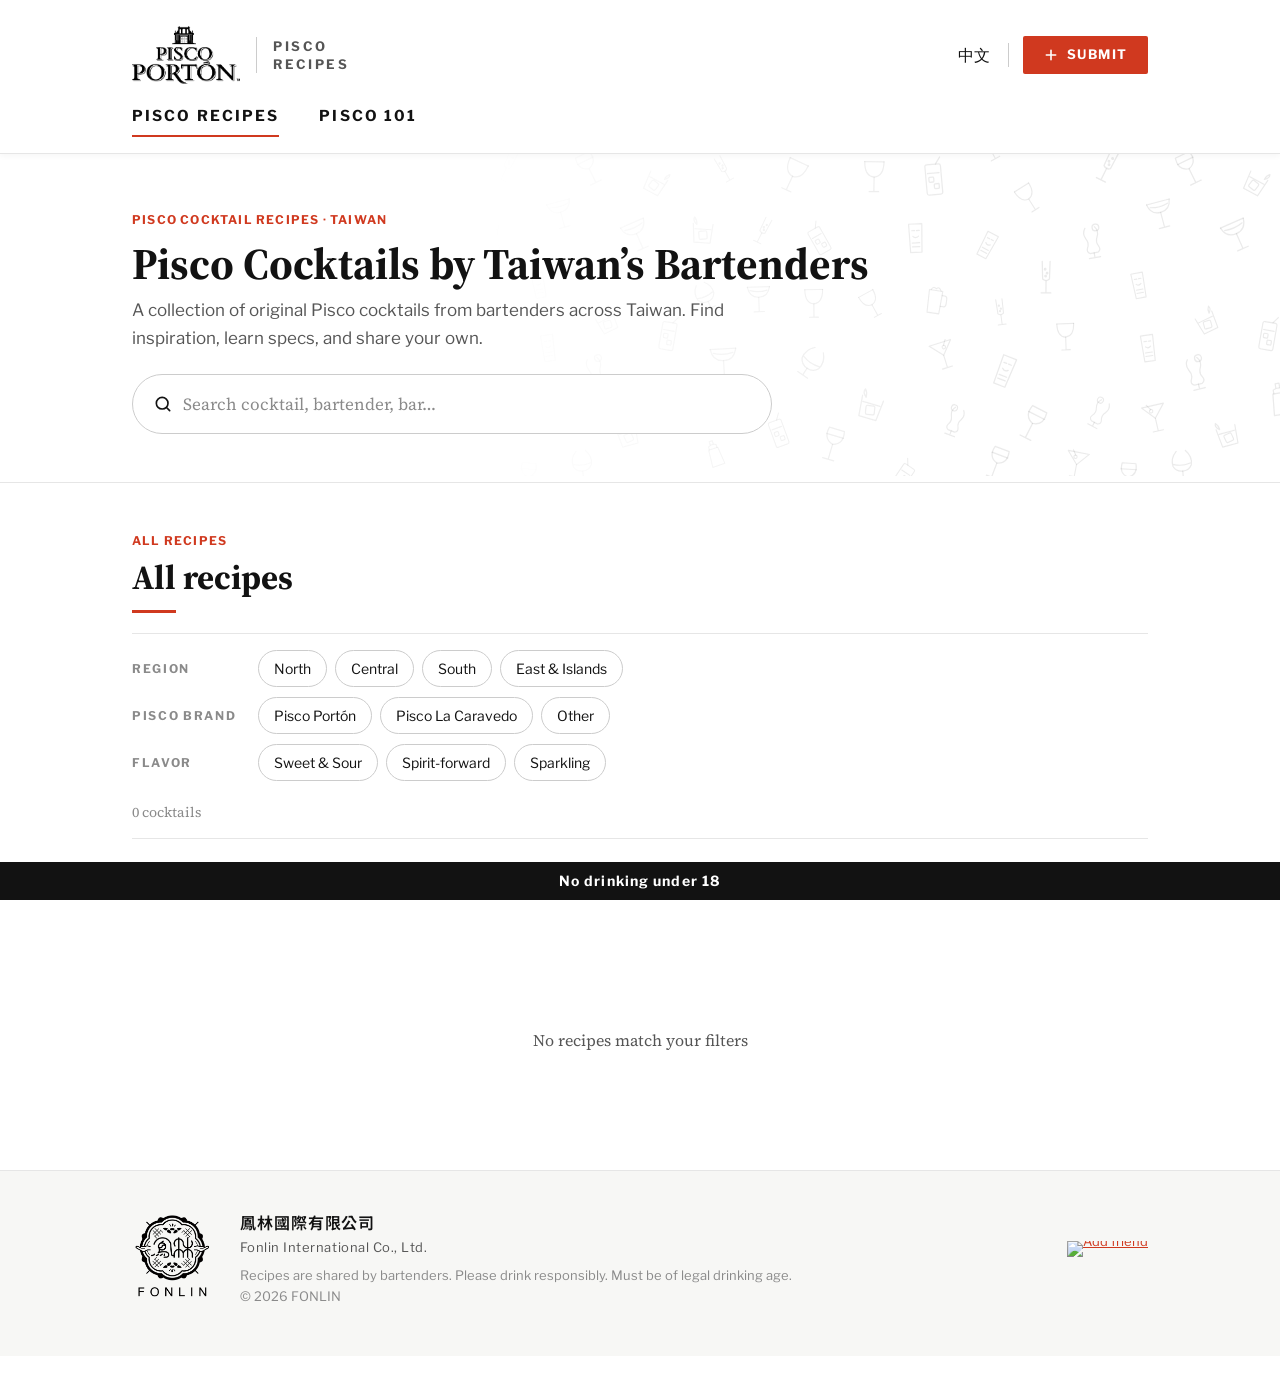
==== index.html @ ad119a66 "La Caravedo logo 改成透明背景，移除白底 Co-Authored-By: Claude Opus 5.5 <noreply@anthropic.com>" ====
<!doctype html>
<html lang="zh-Hant">
<head>
  <meta charset="utf-8">
  <meta name="viewport" content="width=device-width, initial-scale=1, viewport-fit=cover">
  <title>Pisco 酒譜 | Pisco Cocktail Recipes Taiwan</title>
  <meta name="description" content="收集全台灣調酒師的 Pisco 調酒酒譜，依地區、Pisco 種類、風味分類，並提供 Pisco 知識。">
  <meta name="theme-color" content="#ffffff">
  <meta property="og:title" content="Pisco 酒譜 | Pisco Cocktail Recipes Taiwan">
  <meta property="og:description" content="全台灣調酒師的 Pisco 調酒酒譜分享平台">
  <link rel="icon" type="image/png" href="assets/img/porton-logo.png">
  <link rel="preconnect" href="https://fonts.googleapis.com">
  <link rel="preconnect" href="https://fonts.gstatic.com" crossorigin>
  <link href="https://fonts.googleapis.com/css2?family=Libre+Franklin:wght@400;500;600;700&family=Source+Serif+4:opsz,wght@8..60,600;8..60,700&family=Noto+Sans+TC:wght@300;400;500;700&display=swap" rel="stylesheet">
  <link rel="stylesheet" href="assets/css/style.css?v=90">
</head>
<body>
  <div class="demo-bar" id="demoBar" hidden data-i18n="demoBar"></div>

  <header class="site-header">
    <div class="container header-top">
      <a class="brand" href="index.html">
        <img class="logo" src="assets/img/porton-logo.png" alt="Pisco Portón">
        <span class="brand-text">Pisco<br>Recipes</span>
      </a>
      <div class="header-actions">
        <button type="button" class="lang-toggle" id="langToggle">EN</button>
        <span class="header-sep"></span>
        <button type="button" class="btn btn-primary" id="openSubmit">
          <svg viewBox="0 0 24 24" fill="none" stroke="currentColor" stroke-width="2.4" stroke-linecap="round"><path d="M12 5v14M5 12h14"/></svg>
          <span data-i18n="submit">投稿酒譜</span>
        </button>
      </div>
    </div>
    <nav class="container main-nav">
      <a href="index.html" class="active" data-i18n="navRecipes">Pisco 酒譜</a>
      <a href="learn.html" data-i18n="navLearn">Pisco 學堂</a>
    </nav>
  </header>

  <section class="intro block-navy">
    <div class="container">
    <p class="eyebrow">Pisco Cocktail Recipes · Taiwan</p>
    <h1 data-i18n="heroTitle">台灣調酒師的 Pisco 酒譜</h1>
    <p class="sub" data-i18n="heroSub"></p>
    <label class="search search-top">
      <svg viewBox="0 0 24 24" fill="none" stroke="currentColor" stroke-width="2" stroke-linecap="round"><circle cx="11" cy="11" r="7"/><path d="m20 20-3.5-3.5"/></svg>
      <input id="search" type="search" enterkeyhint="search" data-i18n-ph="searchPh" autocomplete="off">
    </label>
    </div>
  </section>

  <section class="featured block-ice" id="featured" hidden>
    <div class="container">
      <p class="kicker list-head" data-i18n="featuredLatest">最新酒譜</p>
      <div class="featured-list" id="featuredList"></div>
    </div>
  </section>

  <main class="recipes container" id="allRecipes">
    <div class="section-head">
      <div>
        <p class="kicker">All Recipes</p>
        <h2 data-i18n="allRecipes">所有酒譜</h2>
      </div>
    </div>

    <section class="filters" aria-label="filters">
      <div class="filter-group">
        <span class="filter-label" data-i18n="fRegion">地區</span>
        <div class="chips" id="chips-region"></div>
      </div>
      <div class="filter-group">
        <span class="filter-label" data-i18n="fBrand">Pisco 品牌</span>
        <div class="chips" id="chips-brand"></div>
      </div>
      <div class="filter-group">
        <span class="filter-label" data-i18n="fFlavor">風味</span>
        <div class="chips" id="chips-flavor"></div>
      </div>
      <div class="filter-meta">
        <span class="result-count" id="resultCount"></span>
        <button type="button" class="link-btn" id="clearFilters" data-i18n="clear" hidden>清除篩選</button>
      </div>
    </section>

    <div class="grid" id="grid"></div>
    <div class="empty" id="empty" hidden><p></p></div>
  </main>

  <footer class="site-footer">
    <div class="container footer-inner">
      <img class="footer-logo" src="assets/img/fonlin-logo.png" alt="FONLIN 鳳林國際">
      <div class="footer-info">
        <p class="footer-company">鳳林國際有限公司</p>
        <p class="footer-company-en">Fonlin International Co., Ltd.</p>
        <p class="footer-note" data-i18n="footer"></p>
        <p class="footer-copy">© <span class="footer-year">2026</span> FONLIN</p>
      </div>
      <a class="footer-line" href="https://lin.ee/viC9kTW" target="_blank" rel="noopener">
        <img class="lang-zh" src="https://scdn.line-apps.com/n/line_add_friends/btn/zh-Hant.png" alt="加入好友" height="36">
        <img class="lang-en" src="https://scdn.line-apps.com/n/line_add_friends/btn/en.png" alt="Add friend" height="36">
      </a>
    </div>
  </footer>

  <!-- 酒譜跳出視窗 -->
  <dialog id="recipeModal" aria-labelledby="recipeTitle">
    <div class="modal-panel recipe-panel">
      <button type="button" class="modal-close" data-close aria-label="close">
        <svg viewBox="0 0 24 24" fill="none" stroke="currentColor" stroke-width="2" stroke-linecap="round"><path d="M18 6 6 18M6 6l12 12"/></svg>
      </button>
      <div class="recipe-media"></div>
      <div class="recipe-content"></div>
    </div>
  </dialog>

  <!-- 投稿表單 -->
  <dialog id="submitModal" aria-labelledby="submitTitle">
    <div class="modal-panel submit-panel">
      <button type="button" class="modal-close" data-close aria-label="close">
        <svg viewBox="0 0 24 24" fill="none" stroke="currentColor" stroke-width="2" stroke-linecap="round"><path d="M18 6 6 18M6 6l12 12"/></svg>
      </button>
      <div class="submit-head">
        <h2 id="submitTitle" data-i18n="sTitle">投稿你的 Pisco 酒譜</h2>
        <p data-i18n="sSub"></p>
      </div>

      <div class="submit-body">
        <form id="submitForm" novalidate>
          <div class="form-section-title" data-i18n="secPhoto">調酒照片</div>
          <div class="field full">
            <div class="photo-drop" id="photoDrop">
              <input type="file" id="photoInput" accept="image/*" aria-label="photo">
              <div class="photo-empty">
                <svg viewBox="0 0 24 24" fill="none" stroke="currentColor" stroke-width="1.8" stroke-linecap="round" stroke-linejoin="round"><path d="M23 19a2 2 0 0 1-2 2H3a2 2 0 0 1-2-2V8a2 2 0 0 1 2-2h4l2-3h6l2 3h4a2 2 0 0 1 2 2z"/><circle cx="12" cy="13" r="4"/></svg>
                <div data-i18n="photoHint">點這裡選擇照片</div>
                <div class="hint" data-i18n="photoNote"></div>
              </div>
              <div class="photo-preview"></div>
            </div>
            <span class="err" data-i18n="errPhoto"></span>
          </div>

          <div class="form-section-title" data-i18n="secBasic">調酒資訊</div>
          <div class="form-grid">
            <div class="field full">
              <label for="f-name"><span data-i18n="cocktailName">調酒名稱</span><span class="req">*</span></label>
              <input class="input" id="f-name" name="name" maxlength="60" data-i18n-ph="cocktailNamePh">
              <span class="hint" data-i18n="nameHint">請勿使用攻擊性及歧視性字眼。</span>
              <span class="err" data-i18n="errRequired"></span>
            </div>
            <div class="field">
              <label for="f-brand"><span data-i18n="brandLabel">Pisco 品牌</span><span class="req">*</span></label>
              <select class="select" id="f-brand" name="brand"></select>
              <span class="err" data-i18n="errRequired"></span>
            </div>
            <div class="field">
              <label for="f-type"><span data-i18n="typeLabel">Pisco 種類</span><span class="req">*</span></label>
              <select class="select" id="f-type" name="piscoType"></select>
              <span class="type-lock" id="typeLockHint" hidden></span>
              <span class="err" data-i18n="errRequired"></span>
            </div>
            <div class="field full" id="brandOtherField" hidden>
              <input class="input" name="brandOther" maxlength="60" data-i18n-ph="brandOtherPh" aria-label="brand">
              <span class="err" data-i18n="errRequired"></span>
            </div>
            <div class="field full">
              <span class="label"><span data-i18n="grapeLabel">葡萄品種</span><span class="req">*</span></span>
              <div class="check-group" id="checks-grape"></div>
              <span class="err" data-i18n="errPick"></span>
            </div>
            <div class="field full">
              <span class="label"><span data-i18n="flavorLabel">風味</span><span class="req">*</span></span>
              <div class="check-group" id="checks-flavor"></div>
              <span class="err" data-i18n="errPick"></span>
            </div>
          </div>

          <div class="form-section-title" data-i18n="secRecipe">酒譜</div>
          <div class="form-grid">
            <div class="field full">
              <span class="label"><span data-i18n="ingLabel">材料與份量</span><span class="req">*</span></span>
              <div class="ing-rows" id="ingRows"></div>
              <button type="button" class="btn btn-ghost add-row" id="addIng" data-i18n="addIng">＋ 新增一項材料</button>
              <span class="err" data-i18n="errIng"></span>
            </div>
            <div class="field full">
              <label for="f-method"><span data-i18n="methodLabel">製作方式</span><span class="req">*</span></label>
              <textarea class="textarea" id="f-method" name="method" maxlength="1500" data-i18n-ph="methodPh"></textarea>
              <span class="err" data-i18n="errRequired"></span>
            </div>
          </div>

          <div class="form-section-title" data-i18n="secBar">店家與調酒師</div>
          <div class="form-grid">
            <div class="field">
              <label for="f-county"><span data-i18n="countyLabel">店家縣市</span><span class="req">*</span></label>
              <select class="select" id="f-county" name="county"></select>
              <span class="err" data-i18n="errRequired"></span>
            </div>
            <div class="field">
              <label for="f-bar"><span data-i18n="barLabel">店家名稱</span><span class="req">*</span></label>
              <input class="input" id="f-bar" name="bar" maxlength="60">
              <span class="err" data-i18n="errRequired"></span>
            </div>
            <div class="field full">
              <label for="f-bartender"><span data-i18n="bartenderLabel">調酒師名稱</span><span class="req">*</span></label>
              <input class="input" id="f-bartender" name="bartender" maxlength="40">
              <span class="err" data-i18n="errRequired"></span>
            </div>
            <div class="field full">
              <label class="consent">
                <input type="checkbox" name="consent">
                <span data-i18n="consent"></span>
              </label>
              <span class="err" data-i18n="errConsent"></span>
            </div>
          </div>
          <!-- 防機器人：真人看不到這一欄 -->
          <div class="hp" aria-hidden="true"><input name="website" tabindex="-1" autocomplete="off"></div>
        </form>

        <div class="submit-done" id="submitDone" hidden>
          <div class="done-icon"><svg viewBox="0 0 24 24" fill="none" stroke="currentColor" stroke-width="2.4" stroke-linecap="round" stroke-linejoin="round"><path d="M20 6 9 17l-5-5"/></svg></div>
          <h3 data-i18n="doneTitle"></h3>
          <p><span data-i18n="doneText"></span><br><span id="doneDemo" data-i18n="doneDemo"></span></p>
          <button type="button" class="btn btn-primary" data-close data-i18n="doneBtn"></button>
        </div>
      </div>

      <div class="submit-foot">
        <button type="button" class="btn btn-ghost" data-close data-i18n="cancel">取消</button>
        <button type="submit" form="submitForm" class="btn btn-primary" id="sendBtn"><span data-i18n="send">送出審核</span></button>
      </div>
    </div>
  </dialog>

  <!-- 分享選單 -->
  <dialog id="shareModal" aria-labelledby="shareHeading">
    <div class="modal-panel share-panel">
      <button type="button" class="modal-close" data-close aria-label="close">
        <svg viewBox="0 0 24 24" fill="none" stroke="currentColor" stroke-width="2" stroke-linecap="round"><path d="M18 6 6 18M6 6l12 12"/></svg>
      </button>
      <p class="kicker" id="shareHeading" data-i18n="shareTitle">分享這杯酒譜</p>
      <h3 class="share-title"></h3>
      <div class="share-grid">
        <a class="share-item" data-platform="line" target="_blank" rel="noopener"><span class="share-icon" style="background:#06C755"><b>LINE</b></span>LINE</a>
        <a class="share-item" data-platform="facebook" target="_blank" rel="noopener"><span class="share-icon" style="background:#1877F2"><svg viewBox="0 0 24 24" fill="#fff"><path d="M13.5 21v-7.5h2.5l.4-3h-2.9V8.6c0-.9.3-1.5 1.5-1.5h1.5V4.4c-.3 0-1.2-.1-2.2-.1-2.2 0-3.7 1.3-3.7 3.8v2.4H8v3h2.6V21h2.9z"/></svg></span>Facebook</a>
        <a class="share-item" data-platform="threads" target="_blank" rel="noopener"><span class="share-icon" style="background:#000"><b style="font-size:20px">@</b></span>Threads</a>
        <a class="share-item" data-platform="x" target="_blank" rel="noopener"><span class="share-icon" style="background:#000"><svg viewBox="0 0 24 24" fill="#fff"><path d="M17.8 3h3l-6.6 7.6L22 21h-6.1l-4.8-6.3L5.6 21h-3l7.1-8.1L2.2 3h6.2l4.3 5.7L17.8 3zm-1 16.2h1.7L7.3 4.7H5.5l11.3 14.5z"/></svg></span>X</a>
        <a class="share-item" data-platform="whatsapp" target="_blank" rel="noopener"><span class="share-icon" style="background:#25D366"><svg viewBox="0 0 24 24" fill="#fff"><path d="M12 3a9 9 0 0 0-7.7 13.6L3 21l4.5-1.2A9 9 0 1 0 12 3zm0 16.4c-1.4 0-2.8-.4-4-1.1l-.3-.2-2.7.7.7-2.6-.2-.3A7.4 7.4 0 1 1 12 19.4zm4.1-5.5c-.2-.1-1.3-.7-1.5-.7-.2-.1-.4-.1-.5.1l-.7.9c-.1.2-.3.2-.5.1a6 6 0 0 1-3-2.6c-.2-.4.2-.4.6-1.2.1-.1 0-.3 0-.4l-.7-1.6c-.2-.4-.4-.4-.5-.4h-.4c-.2 0-.4.1-.6.3-.2.2-.8.8-.8 1.9s.8 2.2.9 2.3c.1.2 1.6 2.5 4 3.5 1.5.6 2 .7 2.8.6.4-.1 1.3-.5 1.5-1.1.2-.5.2-1 .1-1.1l-.6-.4z"/></svg></span>WhatsApp</a>
        <a class="share-item" data-platform="telegram" target="_blank" rel="noopener"><span class="share-icon" style="background:#229ED9"><svg viewBox="0 0 24 24" fill="#fff"><path d="m20.7 4.3-17.4 6.7c-1.2.5-1.2 1.2-.2 1.5l4.5 1.4 1.7 5.3c.2.6.4.8.8.8.4 0 .6-.2.9-.5l2.2-2.1 4.5 3.3c.8.5 1.4.2 1.6-.8l2.9-13.8c.3-1.2-.4-1.8-1.5-1.3zM9 13.5l9.4-5.9c.4-.3.8-.1.5.2l-7.8 7-.3 3.4L9 13.5z"/></svg></span>Telegram</a>
        <a class="share-item" data-platform="email"><span class="share-icon" style="background:#555"><svg viewBox="0 0 24 24" fill="none" stroke="#fff" stroke-width="1.8"><rect x="3" y="5" width="18" height="14" rx="2"/><path d="m3 7 9 6 9-6"/></svg></span>Email</a>
        <button type="button" class="share-item" data-native><span class="share-icon" style="background:var(--accent)"><svg viewBox="0 0 24 24" fill="none" stroke="#fff" stroke-width="2" stroke-linecap="round"><circle cx="5" cy="12" r="1.3"/><circle cx="12" cy="12" r="1.3"/><circle cx="19" cy="12" r="1.3"/></svg></span><span data-i18n="shareMore">其他 App</span></button>
      </div>
      <div class="share-copy">
        <input class="input share-url" readonly aria-label="link">
        <button type="button" class="btn btn-primary" data-copy><span data-i18n="copyLink">複製連結</span></button>
      </div>
    </div>
  </dialog>

  <!-- 往下捲時固定在上方，顯示目前使用中的篩選條件 -->
  <div class="active-filters" id="activeFilters" aria-live="polite">
    <div class="container af-inner">
      <button type="button" class="af-label"><span data-i18n="filtering">篩選條件</span><svg viewBox="0 0 24 24" fill="none" stroke="currentColor" stroke-width="2.4" stroke-linecap="round" stroke-linejoin="round"><path d="m6 9 6 6 6-6"/></svg></button>
      <div class="af-chips" id="afChips"></div>
      <button type="button" class="af-clear" id="afClear" aria-label="清除全部條件 Clear all">
        <svg viewBox="0 0 24 24" fill="none" stroke="currentColor" stroke-width="2.2" stroke-linecap="round"><path d="M18 6 6 18M6 6l12 12"/></svg>
      </button>
    </div>
    <!-- 點條件後展開的調整面板 -->
    <div class="af-panel" id="afPanel" hidden>
      <div class="container">
        <div class="af-panel-groups"></div>
        <div class="af-panel-foot">
          <span class="af-count result-count"></span>
          <button type="button" class="btn btn-primary" id="afDone" data-i18n="done">完成</button>
        </div>
      </div>
    </div>
  </div>

  <div class="toast" id="toast" role="status" aria-live="polite"></div>

  <div class="alcohol-warning" role="note" data-i18n="warning">未滿十八歲禁止飲酒</div>

  <script src="assets/js/common.js?v=90"></script>
  <script src="assets/js/sample-data.js?v=90"></script>
  <script src="assets/js/app.js?v=90"></script>
</body>
</html>
---- assets/css/style.css ----
/* =========================================================
   Pisco 酒譜平台 — 白底簡潔風格（參考 NYT Cooking）
   ========================================================= */
:root {
  --bg: #ffffff;
  --bg-2: #f7f7f5;
  --bg-3: #eeeeec;
  --surface: #ffffff;
  --line: #e6e6e6;
  --line-strong: #cccccc;
  --text: #121212;
  --text-2: #555555;
  --text-3: #8a8a8a;
  --accent: #d0391f;
  --accent-strong: #a92b15;
  --accent-soft: #fbe9e5;
  --navy: #121212;
  --heart: #e0446a;
  --ok: #1f8a5b;
  --danger: #c9363e;
  --radius: 4px;
  --radius-sm: 4px;
  --shadow: 0 18px 40px -22px rgba(0, 0, 0, 0.45);
  --font-sans: "Libre Franklin", "Noto Sans TC", "PingFang TC", "Microsoft JhengHei", system-ui, sans-serif;
  --font-serif: "Source Serif 4", "Noto Serif TC", "Songti TC", Georgia, serif;
  --font-caps: "Libre Franklin", "Noto Sans TC", system-ui, sans-serif;
  color-scheme: light;
}

*, *::before, *::after { box-sizing: border-box; }
html { -webkit-text-size-adjust: 100%; scroll-behavior: smooth; }
body {
  margin: 0; background: var(--bg); color: var(--text);
  font-family: var(--font-sans); font-size: 16px; line-height: 1.65;
  -webkit-font-smoothing: antialiased;
}
body.no-scroll { overflow: hidden; }
img { max-width: 100%; display: block; }
a { color: var(--accent); }
button, input, select, textarea { font: inherit; color: inherit; }
button { cursor: pointer; }
:focus-visible { outline: 2px solid var(--accent); outline-offset: 2px; }
[hidden] { display: none !important; }

.container { width: 100%; max-width: 1080px; margin: 0 auto; padding: 0 32px; }
@media (max-width: 640px) { .container { padding: 0 16px; } }

/* ---------- 語言切換（靜態文字） ---------- */
/* 中文介面：標題改用簡約黑體（Noto Sans TC），較細的字重＋寬一點的字距 */
html[lang="zh-Hant"] {
  --font-serif: "Noto Sans TC", "PingFang TC", "Microsoft JhengHei", system-ui, sans-serif;
}
html[lang="zh-Hant"] :is(h1, h2, h3, h4, .feature-title, .feature-item-title) {
  font-weight: 500; letter-spacing: .04em;
}
html[lang="zh-Hant"] :is(.intro h1, .learn-hero h1, .feature-title, .recipe-content h2) {
  font-weight: 500; letter-spacing: .06em;
}
html[lang="zh-Hant"] :is(.by, .card-meta, .recipe-by, .result-count) { font-weight: 300; }
html[lang="zh-Hant"] .intro p.sub, html[lang="zh-Hant"] .learn-hero .sub { font-weight: 300; }

html[lang="en"] .lang-zh { display: none !important; }
html:not([lang="en"]) .lang-en { display: none !important; }

/* 小標（全大寫、字距寬） */
.kicker, .eyebrow {
  font-family: var(--font-caps); font-size: 12px; font-weight: 700;
  letter-spacing: .1em; text-transform: uppercase; color: var(--accent);
  margin: 0;
}

/* ---------- 試看版提示條 ---------- */
.demo-bar {
  background: var(--bg-2); color: var(--text-2); border-bottom: 1px solid var(--line);
  font-size: 13px; text-align: center; padding: 8px 16px;
}

/* ---------- 頁首 ---------- */
.site-header { background: var(--bg); border-bottom: 1px solid var(--line); box-shadow: 0 2px 6px rgba(0,0,0,.04); }
.header-top { display: flex; align-items: center; gap: 20px; padding-top: 26px; padding-bottom: 14px; }
.brand { display: flex; align-items: center; gap: 16px; color: var(--text); text-decoration: none; flex-shrink: 0; }
.logo { height: 58px; width: auto; }
.brand-text {
  font-family: var(--font-caps); font-weight: 700; font-size: 13px; letter-spacing: .2em;
  color: var(--text-2); padding-left: 16px; border-left: 1px solid var(--line-strong);
  text-transform: uppercase; line-height: 1.4;
}
.header-actions { margin-left: auto; display: flex; align-items: center; gap: 14px; }
.lang-toggle {
  background: none; border: 0; padding: 6px 4px; font-family: var(--font-serif); font-size: 16px; color: var(--text);
}
.lang-toggle:hover { color: var(--accent); text-decoration: underline; }
.header-sep { width: 1px; height: 24px; background: var(--line-strong); }
.main-nav { display: flex; gap: 40px; padding-bottom: 16px; }
.main-nav a {
  font-family: var(--font-caps); font-weight: 700; font-size: 15px; letter-spacing: .14em;
  text-transform: uppercase; color: var(--text); text-decoration: none; padding: 6px 0;
  border-bottom: 2px solid transparent;
}
.main-nav a:hover { color: var(--accent); }
.main-nav a.active { border-bottom-color: var(--accent); }

@media (max-width: 760px) {
  .header-top { padding-top: 14px; padding-bottom: 8px; gap: 10px; }
  .logo { height: 40px; }
  .brand-text { display: none; }
  .header-actions { gap: 8px; }
  .header-sep { display: none; }
  .main-nav { gap: 24px; padding-bottom: 8px; }
  .main-nav a { font-size: 13px; }
}

/* ---------- 按鈕 ---------- */
.btn {
  display: inline-flex; align-items: center; justify-content: center; gap: 8px;
  border: 0; border-radius: 2px; padding: 11px 20px; text-decoration: none;
  font-family: var(--font-caps); font-weight: 700; font-size: 13px; letter-spacing: .12em;
  text-transform: uppercase; line-height: 1.2; transition: background .15s ease;
}
.btn svg { width: 16px; height: 16px; }
.btn-primary { background: var(--accent); color: #fff; }
.btn-primary:hover { background: var(--accent-strong); }
.btn-primary:disabled { opacity: .6; cursor: wait; }
.btn-ghost { background: #fff; color: var(--text); border: 1px solid var(--line-strong); }
.btn-ghost:hover { border-color: var(--text); }
@media (max-width: 420px) { .header-actions .btn { padding: 10px 12px; font-size: 12px; letter-spacing: .06em; } }

/* ---------- 標題區 ---------- */
.intro { padding-top: 40px; padding-bottom: 28px; }
.intro h1 {
  margin: 8px 0 6px; font-family: var(--font-serif); font-weight: 700;
  font-size: clamp(28px, 4.2vw, 44px); line-height: 1.2; text-wrap: balance;
}
.intro p.sub { margin: 0; color: var(--text-2); font-size: clamp(15px, 1.6vw, 17px); max-width: 40em; }
@media (max-width: 640px) { .intro { padding-top: 24px; padding-bottom: 18px; } }

/* ---------- 最新酒譜（四欄） ---------- */
.featured { background: var(--bg-2); padding: 36px 0 40px; }
.featured .list-head { margin-bottom: 16px; }
.featured-list { display: grid; grid-template-columns: repeat(4, minmax(0, 1fr)); gap: 24px; }
.feature-item { display: flex; flex-direction: column; gap: 12px; background: none; border: 0; padding: 0; text-align: left; }
.feature-thumb { display: block; aspect-ratio: 3 / 2; overflow: hidden; background: var(--bg-3); }
.feature-thumb img { width: 100%; height: 100%; object-fit: cover; transition: transform .4s ease; }
.feature-item:hover img { transform: scale(1.05); }
.feature-text { display: flex; flex-direction: column; gap: 4px; }
.feature-text .kicker { font-size: 11px; letter-spacing: .12em; }
.feature-item-title { font-family: var(--font-serif); font-size: 20px; font-weight: 600; line-height: 1.35; color: var(--text); }
.feature-item:hover .feature-item-title { text-decoration: underline; text-underline-offset: 3px; }
.by { font-family: var(--font-serif); color: var(--text-2); font-size: 15px; }
.feature-text .date { font-size: 13px; color: var(--text-3); }
@media (max-width: 860px) {
  .featured { padding: 24px 0 28px; }
  .featured-list { grid-template-columns: 1fr; gap: 16px; }
  .feature-item { flex-direction: row; gap: 14px; align-items: flex-start; }
  .feature-thumb { flex: 0 0 120px; }
  .feature-item-title { font-size: 17px; }
  .by { font-size: 14px; }
}

/* ---------- 所有酒譜：標題、搜尋、篩選 ---------- */
.recipes { padding-top: 48px; }
.section-head { display: flex; align-items: flex-end; justify-content: space-between; gap: 24px; flex-wrap: wrap; margin-bottom: 20px; }
.section-head h2 { font-family: var(--font-serif); font-size: clamp(26px, 3vw, 34px); margin: 6px 0 0; line-height: 1.2; }
.search {
  display: flex; align-items: center; gap: 10px; flex: 0 1 380px;
  border-bottom: 2px solid var(--text); padding: 4px 2px;
}
.search:focus-within { border-bottom-color: var(--accent); }
.search svg { width: 20px; height: 20px; color: var(--text); flex-shrink: 0; }
.search input { flex: 1; min-width: 0; border: 0; background: transparent; outline: none; padding: 8px 0; font-size: 16px; font-family: var(--font-serif); }
.search input::placeholder { color: var(--text-3); }
.search-top {
  margin-top: 22px; max-width: 640px; border: 1px solid var(--line-strong); border-radius: 999px;
  padding: 4px 20px; background: #fff;
}
.search-top:focus-within { border-color: var(--accent); box-shadow: 0 0 0 3px var(--accent-soft); }
.search-top input { padding: 11px 0; font-size: 17px; }
@media (max-width: 640px) { .recipes { padding-top: 32px; } .search-top { margin-top: 16px; } }

.filters { border-top: 1px solid var(--line); border-bottom: 1px solid var(--line); padding: 16px 0 6px; }
.filter-group { display: flex; align-items: center; gap: 16px; margin-bottom: 10px; }
.filter-label {
  flex-shrink: 0; width: 110px; font-family: var(--font-caps); font-size: 12px; font-weight: 700;
  letter-spacing: .14em; text-transform: uppercase; color: var(--text-3);
}
.chips { display: flex; gap: 8px; flex-wrap: wrap; }
.chip {
  border: 1px solid var(--line-strong); background: #fff; color: var(--text);
  border-radius: 999px; padding: 6px 15px; font-size: 14px; white-space: nowrap; transition: all .15s ease;
}
.chip:hover { border-color: var(--text); }
.chip[aria-pressed="true"] { background: var(--navy); color: #fff; border-color: var(--navy); }
.filter-meta { display: flex; align-items: center; gap: 16px; flex-wrap: wrap; padding: 10px 0 8px; }
.chip-fav { display: inline-flex; align-items: center; gap: 6px; }
.chip-fav svg { width: 15px; height: 15px; color: var(--heart); }
.chip-fav[aria-pressed="true"] { background: var(--heart); border-color: var(--heart); color: #fff; }
.chip-fav[aria-pressed="true"] svg { color: #fff; }
.result-count { color: var(--text-3); font-size: 14px; font-family: var(--font-serif); }
.link-btn { background: none; border: 0; color: var(--accent); font-size: 14px; padding: 4px; margin-left: auto; text-decoration: underline; }

@media (max-width: 640px) {
  .filter-group { flex-direction: column; align-items: flex-start; gap: 6px; }
  .filter-label { width: auto; }
  .chips { flex-wrap: nowrap; overflow-x: auto; width: calc(100% + 32px); margin: 0 -16px; padding: 2px 16px 6px; scrollbar-width: none; }
  .chips::-webkit-scrollbar { display: none; }
}

/* ---------- 酒譜卡片（雜誌風：沒有外框） ---------- */
/* 一排三張；平板兩張；手機兩張 */
.grid { display: grid; gap: 44px 36px; grid-template-columns: repeat(3, minmax(0, 1fr)); padding: 32px 0 80px; }
@media (max-width: 900px) { .grid { grid-template-columns: repeat(2, minmax(0, 1fr)); gap: 36px 24px; } }
@media (max-width: 640px) { .grid { gap: 28px 14px; padding-top: 20px; } }
.card { position: relative; cursor: pointer; display: flex; flex-direction: column; }
.card-media { position: relative; aspect-ratio: 4 / 3; background: var(--bg-3); overflow: hidden; }
.card-media img { width: 100%; height: 100%; object-fit: cover; transition: transform .5s ease; }
.card:hover .card-media img { transform: scale(1.04); }
.fav-btn {
  position: absolute; right: 10px; top: 10px; z-index: 2; width: 38px; height: 38px; border-radius: 50%;
  display: grid; place-items: center; background: rgba(255,255,255,.92); border: 0; color: var(--text);
  box-shadow: 0 2px 8px rgba(0,0,0,.18); transition: transform .15s ease;
}
.fav-btn svg { width: 19px; height: 19px; }
.fav-btn:hover { transform: scale(1.08); }
.fav-btn[aria-pressed="true"] { color: var(--heart); }
.fav-btn[aria-pressed="true"] svg { fill: currentColor; }
.fav-btn.pop { animation: pop .35s ease; }
@keyframes pop { 50% { transform: scale(1.3); } }
.card-body { padding: 14px 0 0; display: flex; flex-direction: column; gap: 4px; flex: 1; }
.card h3 { margin: 2px 0 0; font-family: var(--font-serif); font-size: 21px; font-weight: 700; line-height: 1.3; }
.card:hover h3 { text-decoration: underline; text-underline-offset: 3px; }
.card-meta { margin: 0; color: var(--text-2); font-size: 15px; font-family: var(--font-serif); }
.card-flavors { margin: 2px 0 0; font-size: 13px; color: var(--accent-strong); }
.card-foot { margin-top: 6px; display: flex; justify-content: space-between; gap: 8px; color: var(--text-3); font-size: 13px; }
.card-foot span { display: inline-flex; align-items: center; gap: 4px; }
.card-foot svg { width: 14px; height: 14px; }
@media (max-width: 640px) {
  .card-media { aspect-ratio: 1 / 1; }
  .card .kicker { font-size: 10px; letter-spacing: .1em; }
  .card h3 { font-size: 17px; }
  .card-meta { font-size: 13px; }
  .card-foot { font-size: 12px; flex-wrap: wrap; }
  .fav-btn { width: 34px; height: 34px; right: 8px; top: 8px; }
}
.empty { text-align: center; color: var(--text-2); padding: 60px 0 100px; font-family: var(--font-serif); }

/* ---------- 跳出視窗（共用） ---------- */
dialog { border: 0; padding: 0; background: transparent; color: var(--text); max-width: none; max-height: none; }
dialog::backdrop { background: rgba(0, 0, 0, .55); }
.modal-panel {
  position: relative; background: var(--bg); box-shadow: 0 30px 80px -20px rgba(0,0,0,.5);
  width: min(1000px, calc(100vw - 48px)); max-height: calc(100dvh - 48px); overflow: hidden; display: flex;
}
dialog[open] .modal-panel { animation: rise .25s ease; }
@keyframes rise { from { opacity: 0; transform: translateY(16px); } }
.modal-close {
  position: absolute; right: 14px; top: 14px; z-index: 5; width: 40px; height: 40px; border-radius: 50%;
  display: grid; place-items: center; background: rgba(255,255,255,.95); border: 1px solid var(--line); color: var(--text);
}
.modal-close svg { width: 20px; height: 20px; }

.recipe-panel .recipe-media { flex: 0 0 46%; background: var(--bg-3); }
.recipe-panel .recipe-media img { width: 100%; height: 100%; object-fit: cover; }
.recipe-content { flex: 1; overflow-y: auto; padding: 40px 40px 40px; }
.recipe-content h2 { font-family: var(--font-serif); font-size: 34px; line-height: 1.2; margin: 8px 48px 8px 0; }
.recipe-by { color: var(--text-2); margin: 0 0 14px; font-family: var(--font-serif); font-size: 17px; }
.recipe-by strong { color: var(--text); }
.recipe-stats { display: flex; flex-wrap: wrap; gap: 8px 16px; align-items: center; color: var(--text-3); font-size: 14px; margin-bottom: 24px; padding-bottom: 18px; border-bottom: 1px solid var(--line); }
.recipe-stats span { display: inline-flex; align-items: center; gap: 5px; white-space: nowrap; }
.recipe-stats .fav-inline { white-space: nowrap; flex-shrink: 0; }
.recipe-stats svg { width: 16px; height: 16px; }
.recipe-stats .fav-inline {
  margin-left: auto; display: inline-flex; align-items: center; gap: 6px; background: #fff;
  border: 1px solid var(--line-strong); border-radius: 999px; padding: 7px 16px; color: var(--text); font-size: 14px;
}
.recipe-stats .fav-inline[aria-pressed="true"] { color: var(--heart); border-color: var(--heart); }
.recipe-stats .fav-inline[aria-pressed="true"] svg { fill: currentColor; }
.card-tags { display: flex; gap: 6px; flex-wrap: wrap; }
.tag { font-size: 12px; padding: 3px 10px; border-radius: 999px; background: var(--accent-soft); color: var(--accent-strong); font-weight: 500; }
.facts { display: grid; grid-template-columns: repeat(2, 1fr); gap: 0; background: var(--bg-2); margin: 0 0 28px; }
.fact { padding: 12px 16px; }
.fact dt { font-family: var(--font-caps); font-size: 11px; font-weight: 700; letter-spacing: .14em; text-transform: uppercase; color: var(--text-3); }
.fact dd { margin: 2px 0 0; font-size: 15px; }
.recipe-section h4 { margin: 0 0 10px; font-family: var(--font-caps); font-size: 13px; letter-spacing: .16em; color: var(--accent); font-weight: 700; }
.recipe-section + .recipe-section { margin-top: 28px; }
.ingredients { list-style: none; padding: 0; margin: 0; }
.ingredients li { display: flex; justify-content: space-between; gap: 16px; padding: 10px 0; border-bottom: 1px solid var(--line); }
.ingredients li span:last-child { font-weight: 600; color: var(--accent-strong); white-space: nowrap; }
.method { margin: 0; padding: 0; list-style: none; counter-reset: step; }
.method li { counter-increment: step; position: relative; padding: 0 0 14px 40px; }
.method li::before {
  content: counter(step); position: absolute; left: 0; top: 0; width: 28px; height: 28px; border-radius: 50%;
  display: grid; place-items: center; background: var(--navy); color: #fff; font-size: 13px; font-weight: 600; font-family: var(--font-caps);
}
@media (max-width: 760px) {
  dialog { margin: 0; width: 100%; height: 100%; max-height: 100dvh; }
  .modal-panel { width: 100%; height: 100dvh; max-height: 100dvh; flex-direction: column; overflow-y: auto; }
  .recipe-panel .recipe-media { flex: none; aspect-ratio: 1 / 1; }
  .recipe-content { overflow: visible; padding: 22px 18px 40px; }
  .recipe-content h2 { font-size: 26px; margin-right: 0; }
  .recipe-stats { flex-wrap: wrap; }
}

/* ---------- 投稿表單 ---------- */
.submit-panel { flex-direction: column; width: min(760px, calc(100vw - 48px)); }
.submit-head { padding: 28px 32px 14px; border-bottom: 1px solid var(--line); }
.submit-head h2 { margin: 0; font-family: var(--font-serif); font-size: 28px; }
.submit-head p { margin: 4px 0 6px; color: var(--text-2); font-size: 14px; }
.submit-body { overflow-y: auto; padding: 22px 32px 8px; }
.submit-foot { padding: 14px 32px 20px; border-top: 1px solid var(--line); display: flex; gap: 12px; justify-content: flex-end; align-items: center; background: #fff; }
.form-section-title { font-family: var(--font-caps); font-size: 12px; letter-spacing: .16em; color: var(--accent); font-weight: 700; margin: 22px 0 10px; text-transform: uppercase; }
.form-section-title:first-child { margin-top: 0; }
.form-grid { display: grid; grid-template-columns: 1fr 1fr; gap: 14px 16px; }
.field { display: flex; flex-direction: column; gap: 6px; }
.field.full { grid-column: 1 / -1; }
.field > label, .field > .label { font-size: 14px; color: var(--text); font-weight: 500; }
.req { color: var(--heart); margin-left: 2px; }
.hint { font-size: 12.5px; color: var(--text-3); }
.type-lock { font-size: 12.5px; color: var(--accent); }
.input, .select, .textarea {
  width: 100%; background: #fff; border: 1px solid var(--line-strong); border-radius: var(--radius-sm);
  padding: 11px 13px; font-size: 16px; outline: none;
}
.input:focus, .select:focus, .textarea:focus { border-color: var(--accent); box-shadow: 0 0 0 3px var(--accent-soft); }
.select:disabled { background-color: var(--bg-2); color: var(--text-2); cursor: not-allowed; opacity: 1; }
.textarea { min-height: 120px; resize: vertical; }
.select {
  appearance: none; -webkit-appearance: none;
  background-image: url("data:image/svg+xml,%3Csvg xmlns='http://www.w3.org/2000/svg' width='12' height='8' fill='none' stroke='%23555555' stroke-width='1.6'%3E%3Cpath d='M1 1l5 5 5-5'/%3E%3C/svg%3E");
  background-repeat: no-repeat; background-position: right 14px center; padding-right: 36px;
}
.field.invalid .input, .field.invalid .select, .field.invalid .textarea, .field.invalid .photo-drop, .field.invalid .check-group { border-color: var(--danger); }
.err { color: var(--danger); font-size: 12.5px; display: none; }
.field.invalid .err { display: block; }
.photo-drop {
  position: relative; border: 1.5px dashed var(--line-strong); border-radius: var(--radius);
  min-height: 180px; display: grid; place-items: center; text-align: center; color: var(--text-2);
  background: var(--bg-2); overflow: hidden; cursor: pointer;
}
.photo-drop:hover { border-color: var(--accent); }
.photo-drop input { position: absolute; inset: 0; opacity: 0; cursor: pointer; }
.photo-drop svg { width: 34px; height: 34px; color: var(--accent); margin: 0 auto 6px; }
.photo-drop img { width: 100%; max-height: 320px; object-fit: contain; }
.photo-drop.has-img { min-height: 0; }
.check-group { display: flex; flex-wrap: wrap; gap: 8px; border: 1px solid transparent; border-radius: var(--radius-sm); }
.check-pill { position: relative; }
.check-pill input { position: absolute; opacity: 0; pointer-events: none; }
.check-pill span { display: inline-block; border: 1px solid var(--line-strong); border-radius: 999px; padding: 7px 14px; font-size: 14px; color: var(--text); background: #fff; cursor: pointer; user-select: none; }
.check-pill input:checked + span { background: var(--navy); color: #fff; border-color: var(--navy); }
.check-pill input:focus-visible + span { outline: 2px solid var(--accent); outline-offset: 2px; }
.ing-rows { display: flex; flex-direction: column; gap: 8px; }
.ing-row { display: grid; grid-template-columns: 1fr 140px 40px; gap: 8px; }
.ing-row .remove { border: 1px solid var(--line); background: #fff; border-radius: var(--radius-sm); color: var(--text-3); display: grid; place-items: center; }
.ing-row .remove:hover { color: var(--danger); border-color: var(--danger); }
.add-row { align-self: flex-start; margin-top: 4px; }
.consent { display: flex; gap: 12px; align-items: flex-start; padding: 14px; background: var(--bg-2); border: 1px solid var(--line); border-radius: var(--radius-sm); font-size: 14px; color: var(--text-2); cursor: pointer; }
.consent input { width: 20px; height: 20px; margin: 2px 0 0; accent-color: var(--navy); flex-shrink: 0; }
.hp { position: absolute !important; left: -9999px; width: 1px; height: 1px; overflow: hidden; }
.submit-done { text-align: center; padding: 56px 32px 48px; }
.submit-done .done-icon { width: 72px; height: 72px; border-radius: 50%; margin: 0 auto 18px; display: grid; place-items: center; background: #e2f4ea; color: var(--ok); }
.submit-done .done-icon svg { width: 36px; height: 36px; }
.submit-done h3 { font-family: var(--font-serif); font-size: 26px; margin: 0 0 8px; }
.submit-done p { color: var(--text-2); margin: 0 0 24px; }
@media (max-width: 760px) {
  .submit-panel { width: 100%; }
  .submit-head { padding: 20px 64px 10px 18px; }
  .submit-head h2 { font-size: 23px; }
  .submit-body { padding: 16px 18px 8px; overflow: visible; }
  .submit-foot { position: sticky; bottom: 0; padding: 12px 18px calc(12px + env(safe-area-inset-bottom)); }
  .submit-foot .btn { flex: 1; }
  .form-grid { grid-template-columns: 1fr; }
  .ing-row { grid-template-columns: 1fr 96px 40px; }
}

/* ---------- 提示訊息 ---------- */
.toast {
  position: fixed; left: 50%; bottom: 28px; transform: translateX(-50%) translateY(20px);
  background: var(--navy); color: #fff; padding: 10px 18px; border-radius: 999px; font-size: 14px; z-index: 200;
  opacity: 0; pointer-events: none; transition: all .25s ease; box-shadow: var(--shadow);
}
.toast.show { opacity: 1; transform: translateX(-50%) translateY(0); }

/* ---------- 頁尾（深藍） ---------- */
.site-footer { background: var(--bg-2); color: var(--text-3); border-top: 1px solid var(--line); padding: 40px 0 48px; font-size: 13px; }
.footer-inner { display: flex; align-items: center; gap: 28px; }
.footer-logo { height: 92px; width: auto; mix-blend-mode: multiply; flex-shrink: 0; }
.footer-info { flex: 1; min-width: 0; }
.footer-info p { margin: 0; }
.footer-company { font-size: 16px; font-weight: 600; color: var(--text); letter-spacing: .06em; }
.footer-company-en { font-family: var(--font-caps); font-size: 13px; color: var(--text-2); letter-spacing: .04em; margin-bottom: 6px !important; }
.footer-note, .footer-copy { font-size: 13px; color: var(--text-3); }
.footer-line { flex-shrink: 0; display: inline-block; line-height: 0; transition: opacity .15s ease; }
.footer-line:hover { opacity: .85; }
.footer-line img { height: 36px; width: auto; }
@media (max-width: 640px) {
  .footer-inner { flex-direction: column; text-align: center; gap: 16px; }
  .footer-logo { height: 80px; }
}

/* =========================================================
   Pisco 學堂頁
   ========================================================= */
.learn-hero { background: var(--bg-2); padding: 48px 0 40px; }
.learn-hero h1 { font-family: var(--font-serif); font-size: clamp(30px, 4.6vw, 48px); line-height: 1.2; margin: 10px 0 10px; text-wrap: balance; }
.learn-hero .sub { color: var(--text-2); margin: 0; max-width: 40em; font-size: 17px; }
.learn-layout { display: grid; grid-template-columns: 220px minmax(0, 1fr); gap: 56px; padding-top: 48px; padding-bottom: 80px; }
.toc { position: sticky; top: 24px; align-self: start; }
.toc .kicker { color: var(--text-3); margin-bottom: 12px; }
.toc a { display: block; color: var(--text-2); padding: 7px 0 7px 14px; border-left: 2px solid var(--line); font-size: 14px; text-decoration: none; }
.toc a:hover { color: var(--text); border-left-color: var(--accent); }
.article { max-width: 760px; }
.article section { scroll-margin-top: 20px; padding-bottom: 40px; margin-bottom: 40px; border-bottom: 1px solid var(--line); }
.article section:last-child { border-bottom: 0; }
.article h2 { font-family: var(--font-serif); font-size: 32px; margin: 0 0 16px; line-height: 1.25; }
.article h3 { font-family: var(--font-caps); font-size: 13px; font-weight: 700; letter-spacing: .16em; text-transform: uppercase; color: var(--accent); margin: 28px 0 4px; }
.article p, .article li { color: var(--text-2); font-size: 16.5px; }
.article strong { color: var(--text); }
.info-cards { display: grid; grid-template-columns: repeat(auto-fit, minmax(220px, 1fr)); gap: 16px; margin: 16px 0; }
.info-card { background: var(--bg-2); padding: 20px 22px; border-top: 3px solid var(--accent); }
.info-card h4 { margin: 4px 0 8px; font-family: var(--font-serif); font-size: 21px; color: var(--text); }
.info-card p { margin: 0; font-size: 15px; }
.table-wrap { overflow-x: auto; border: 1px solid var(--line); margin: 16px 0; }
.table { width: 100%; border-collapse: collapse; font-size: 15px; min-width: 520px; }
.table th, .table td { text-align: left; padding: 11px 14px; border-bottom: 1px solid var(--line); vertical-align: top; }
.table th { background: var(--navy); color: #fff; font-family: var(--font-caps); font-weight: 700; font-size: 12px; letter-spacing: .1em; text-transform: uppercase; }
.table td { color: var(--text-2); }
.table tr:nth-child(even) td { background: var(--bg-2); }
.table tr:last-child td { border-bottom: 0; }
.draft-note { background: #fff7e6; border-left: 4px solid #e0a43a; color: #6b4a10; padding: 12px 16px; font-size: 14px; margin-bottom: 36px; }
.spec-recipe { background: var(--bg-2); margin: 18px 0; display: grid; grid-template-columns: 240px minmax(0, 1fr); }
.spec-photo { width: 100%; height: 100%; min-height: 260px; object-fit: cover; background: var(--bg-3); }
.spec-body { padding: 22px 26px; }
.spec-body .kicker { display: block; margin-bottom: 4px; }
.spec-recipe h4 { margin: 0 0 8px; font-family: var(--font-serif); font-size: 22px; }
@media (max-width: 640px) {
  .spec-recipe { grid-template-columns: 1fr; }
  .spec-photo { min-height: 0; height: auto; aspect-ratio: 4 / 3; }
  .spec-body { padding: 18px 18px 20px; }
}
.spec-recipe ul { margin: 0; padding-left: 20px; }
@media (max-width: 860px) {
  .learn-layout { grid-template-columns: minmax(0, 1fr); gap: 0; padding-top: 28px; padding-bottom: 64px; }
  .toc { display: none; }
  .article h2 { font-size: 26px; }
}

/* =========================================================
   質感：色塊、調酒杯線條圖樣、顆粒感
   ========================================================= */
:root {
  --ice: #ffffff;
}

/* 標題區（首頁、學堂）：白底＋極淡的調酒杯線條 */
.block-navy {
  position: relative; isolation: isolate; overflow: hidden; color: var(--text);
  background: #fff; border-bottom: 1px solid var(--line);
}
.block-navy::before {
  content: ""; position: absolute; inset: -12% 0; z-index: -1;
  background: url("../img/glasses-gray.svg") 0 0 / 600px 600px repeat;
  -webkit-mask-image: linear-gradient(90deg, transparent 0%, transparent 38%, #000 75%);
  mask-image: linear-gradient(90deg, transparent 0%, transparent 38%, #000 75%);
  transform: translate3d(0, var(--py, 0px), 0);
  will-change: transform;
}
.block-navy .eyebrow { color: var(--accent); }
.block-navy h1 { color: var(--text); }
.block-navy .sub, .block-navy p.sub { color: var(--text-2); }
.search-top { color: var(--text); }

/* 最新酒譜：白底、上下細線 */
.block-ice { position: relative; background: #fff; border-bottom: 1px solid var(--line); }

/* 標題區間距 */
.intro.block-navy { max-width: none; padding: 56px 0 48px; }
.intro.block-navy > .container { position: relative; }
@media (max-width: 640px) {
  .intro.block-navy { padding: 36px 0 32px; }
  .block-navy::before { -webkit-mask-image: linear-gradient(180deg, transparent 10%, #000 90%); mask-image: linear-gradient(180deg, transparent 10%, #000 90%); opacity: .7; }
}
.learn-hero.block-navy { padding: 56px 0 48px; }

/* 區塊標題下的小色條 */
.section-head h2::after, .article h2::after {
  content: ""; display: block; width: 44px; height: 3px; margin-top: 12px;
  background: var(--accent);
  transform-origin: left; transition: transform .8s cubic-bezier(.2,.7,.2,1) .2s;
}
.js-motion .reveal:not(.in) h2::after, .js-motion .section-head:not(.in) h2::after { transform: scaleX(0); }

/* 卡片微質感 */
.card-media::after {
  content: ""; position: absolute; inset: 0; pointer-events: none;
  background: linear-gradient(180deg, transparent 60%, rgba(0,0,0,.18));
}
.info-card, .spec-recipe, .facts { position: relative; }

/* =========================================================
   捲動效果
   ========================================================= */
/* 淡入上移（只在 JS 啟動後才隱藏，確保沒有 JS 也看得到內容） */
.js-motion .reveal {
  opacity: 0; transform: translate3d(0, 28px, 0);
  transition: opacity .8s ease, transform .9s cubic-bezier(.2,.7,.2,1);
  transition-delay: var(--d, 0ms);
}
.js-motion .reveal.in { opacity: 1; transform: none; }

/* 照片由下往上揭開 */
.js-motion .reveal-photo .spec-photo, .js-motion .reveal-photo .feature-thumb {
  clip-path: inset(100% 0 0 0);
  transition: clip-path 1.1s cubic-bezier(.6,.05,.2,1) calc(var(--d, 0ms) + 100ms);
}
.js-motion .reveal-photo.in .spec-photo, .js-motion .reveal-photo.in .feature-thumb { clip-path: inset(0 0 0 0); }

/* 頁首：往下捲時上半部捲走，只留導覽列黏在頂端（高度不變，不會跳動） */
.site-header { position: sticky; top: calc(-1 * var(--top-h, 0px)); z-index: 60; transition: box-shadow .3s ease; }
.site-header.compact { box-shadow: 0 8px 24px -16px rgba(0,0,0,.5); }
.main-nav { align-items: center; }
.nav-mini { display: none; align-items: center; }
.nav-mini-logo { order: -1; margin-right: -12px; }
.nav-mini-logo img { height: 30px; width: auto; }
.nav-mini-submit { margin-left: auto; gap: 6px; }
/* 黏住導覽列裡的搜尋 */
.mini-search { display: flex; align-items: center; gap: 4px; }
.mini-search-btn {
  width: 36px; height: 36px; border-radius: 50%; border: 0; background: none; color: var(--text);
  display: grid; place-items: center; flex-shrink: 0;
}
.mini-search-btn:hover { color: var(--accent); }
.mini-search-btn svg { width: 20px; height: 20px; }
.mini-search-input {
  width: 0; opacity: 0; padding: 7px 0; border: 1px solid transparent; border-radius: 999px;
  background: #fff; font-size: 15px; outline: none; transition: width .3s ease, opacity .2s ease, padding .3s ease;
}
.site-header.searching .mini-search-input { width: 240px; opacity: 1; padding: 7px 14px; border-color: var(--line-strong); }
.site-header.searching .mini-search-input:focus { border-color: var(--accent); }
.main-nav a, .nav-mini-submit .btn { white-space: nowrap; }
@media (max-width: 760px) {
  /* 手機上導覽列黏住時：縮小間距、按鈕只留文字，讓一行放得下 */
  .site-header.compact .main-nav { gap: 14px; }
  .site-header.compact .main-nav a { font-size: 12px; letter-spacing: .08em; }
  .site-header.compact .nav-mini-submit .btn svg { display: none; }
  .site-header.compact .nav-mini-submit { gap: 2px; }
  .mini-search-btn { width: 32px; height: 32px; }
}
@media (max-width: 760px) {
  /* 手機上展開搜尋時，暫時把導覽文字和 Logo 收起來，讓搜尋欄夠寬 */
  .site-header.searching .main-nav > a, .site-header.searching .nav-mini-submit .btn { display: none; }
  .site-header.searching .nav-mini-submit { flex: 1; margin-left: 0; }
  .site-header.searching .mini-search { flex: 1; }
  .site-header.searching .mini-search-input { width: auto; flex: 1; min-width: 0; }
}
.main-nav .nav-mini-submit .btn { color: #fff; border-bottom: 0; letter-spacing: .1em; }
.main-nav .nav-mini-submit .btn:hover { color: #fff; }
.main-nav a.nav-mini-logo { padding: 0; border-bottom: 0; }
/* 學堂頁：目錄與段落定位要避開黏住的導覽列 */
.toc { top: 84px; }
.article section { scroll-margin-top: 80px; }
.nav-mini-submit .btn { padding: 8px 14px; font-size: 12px; }
.site-header.compact .nav-mini { display: flex; animation: navMiniIn .3s ease both; }
@keyframes navMiniIn { from { opacity: 0; transform: translateY(-4px); } }
@media (max-width: 760px) { .nav-mini-logo img { height: 24px; } .nav-mini-submit .btn { padding: 7px 10px; letter-spacing: .04em; } }

/* 頂端閱讀進度條 */
.scroll-progress {
  position: fixed; left: 0; top: 0; z-index: 70; height: 3px; width: 100%;
  background: var(--accent);
  transform-origin: left; transform: scaleX(0); pointer-events: none;
}

/* 回到頂端 */
.to-top {
  position: fixed; right: 20px; bottom: 24px; z-index: 55; width: 46px; height: 46px; border-radius: 50%;
  border: 0; background: var(--navy); color: #fff; display: grid; place-items: center;
  box-shadow: 0 10px 24px -10px rgba(0,0,0,.6);
  opacity: 0; transform: translateY(12px); pointer-events: none; transition: all .3s ease;
}
.to-top.show { opacity: 1; transform: none; pointer-events: auto; }
.to-top:hover { background: var(--accent-strong); }
.to-top svg { width: 20px; height: 20px; }

/* 系統設定「減少動態效果」的使用者：關掉所有動畫 */
@media (prefers-reduced-motion: reduce) {
  .js-motion .reveal, .js-motion .reveal-photo .spec-photo, .js-motion .reveal-photo .feature-thumb {
    opacity: 1 !important; transform: none !important; clip-path: none !important; transition: none !important;
  }
  .block-navy::before { transform: none !important; }
  html { scroll-behavior: auto; }
}

/* =========================================================
   酒類警語：固定在畫面最下方（依菸酒管理法規定標示）
   ========================================================= */
:root { --warn-h: 38px; }
.alcohol-warning {
  position: fixed; left: 0; right: 0; bottom: 0; z-index: 65;
  min-height: var(--warn-h); padding: 9px 16px calc(9px + env(safe-area-inset-bottom));
  background: var(--navy); color: #fff; text-align: center;
  font-size: 14px; font-weight: 700; letter-spacing: .08em; line-height: 1.4;
}
body { padding-bottom: calc(var(--warn-h) + env(safe-area-inset-bottom)); }
.to-top { bottom: calc(var(--warn-h) + 20px + env(safe-area-inset-bottom)); }
.toast { bottom: calc(var(--warn-h) + 24px + env(safe-area-inset-bottom)); }
/* 每一句警語保持在同一行，不從中間斷開 */
.modal-warning span { display: inline-block; margin: 0 .5em; }
.modal-warning {
  margin: 28px 0 0; padding: 12px 14px; background: var(--navy); color: #fff;
  font-size: 13px; font-weight: 700; letter-spacing: .06em; text-align: center; border-radius: var(--radius-sm);
}
@media (max-width: 640px) {
  :root { --warn-h: 34px; }
  .alcohol-warning { font-size: 12px; letter-spacing: .02em; padding-top: 8px; padding-bottom: calc(8px + env(safe-area-inset-bottom)); }
}

/* 調酒師「By 名字」：用小標的字體，一般粗細，顏色維持原本 */
.by-name { font-family: var(--font-caps); font-weight: 400; letter-spacing: .04em; }
.recipe-by .by-name { color: var(--text-2); }

/* By／From 一般粗細，調酒師與店家名稱粗體 */
.card-meta strong, .by strong, .recipe-by strong { font-weight: 700; }

/* 酒譜視窗裡的調酒師、店家名稱：柔和一點（中等粗細、深灰色） */
.recipe-by { font-size: 16px; }
.recipe-by strong { font-weight: 500; color: var(--text-2); }

/* =========================================================
   目前篩選條件列：往下捲時固定在導覽列下方
   ========================================================= */
.active-filters {
  position: fixed; left: 0; right: 0; top: 0; z-index: 58;
  background: rgba(255, 255, 255, .97); border-bottom: 1px solid var(--line);
  box-shadow: 0 8px 18px -14px rgba(0, 0, 0, .35);
  transform: translateY(-8px); opacity: 0; visibility: hidden; pointer-events: none;
  transition: opacity .2s ease, transform .2s ease, visibility .2s;
}
.active-filters.show { transform: none; opacity: 1; visibility: visible; pointer-events: auto; }
.af-inner { display: flex; align-items: center; gap: 12px; padding-top: 8px; padding-bottom: 8px; }
.af-label {
  flex-shrink: 0; display: inline-flex; align-items: center; gap: 3px; border: 0; background: none; padding: 4px 0; font-family: var(--font-caps); font-size: 12px; font-weight: 700;
  letter-spacing: .1em; text-transform: uppercase; color: var(--accent);
}
.af-chips { flex: 1; min-width: 0; display: flex; gap: 6px; overflow-x: auto; scrollbar-width: none; }
.af-chips::-webkit-scrollbar { display: none; }
.af-chip {
  flex-shrink: 0; display: inline-flex; align-items: center;
  border-radius: 999px; background: var(--navy); color: #fff; font-size: 13px; white-space: nowrap;
}
.af-chip-label { border: 0; background: none; color: inherit; padding: 5px 4px 5px 13px; font-size: inherit; }
.af-chip-x {
  border: 0; background: none; color: inherit; padding: 5px 10px 5px 4px; display: grid; place-items: center; opacity: .75;
}
.af-chip-x:hover { opacity: 1; }
.af-chip-x svg { width: 13px; height: 13px; }
.af-clear {
  flex-shrink: 0; width: 34px; height: 34px; border-radius: 50%;
  border: 1px solid var(--line-strong); background: #fff; color: var(--text);
  display: grid; place-items: center;
}
.af-clear:hover { border-color: var(--accent); color: var(--accent); }
.af-clear svg { width: 16px; height: 16px; }
@media (max-width: 640px) {
  .af-inner { gap: 8px; }
  .af-label { font-size: 11px; letter-spacing: .04em; }
  .af-chip { font-size: 12px; }
  .af-chip-label { padding: 4px 3px 4px 11px; }
  .af-chip-x { padding: 4px 9px 4px 3px; }
}

.af-label svg { width: 14px; height: 14px; transition: transform .2s ease; }
.active-filters.panel-open .af-label svg { transform: rotate(180deg); }
/* 調整條件面板 */
.af-panel { border-top: 1px solid var(--line); background: #fff; max-height: 70vh; overflow-y: auto; }
.af-panel .container { padding-top: 14px; padding-bottom: 14px; }
.af-group { display: flex; align-items: center; gap: 16px; margin-bottom: 10px; }
.af-panel-foot { display: flex; align-items: center; justify-content: space-between; gap: 12px; padding-top: 10px; border-top: 1px solid var(--line); }
.af-panel-foot .btn { padding: 9px 22px; }
@media (max-width: 640px) {
  .af-group { flex-direction: column; align-items: flex-start; gap: 6px; }
  .af-panel .chips { flex-wrap: wrap; width: auto; margin: 0; padding: 0; overflow: visible; }
}

/* 沒有篩選條件時的提示 */
.af-empty {
  flex-shrink: 0; border: 1px dashed var(--line-strong); background: none; color: var(--text-2);
  border-radius: 999px; padding: 5px 14px; font-size: 13px; white-space: nowrap;
}
.af-empty:hover { border-color: var(--accent); color: var(--accent); }

/* 酒譜視窗裡的警語：黏在視窗最下方，捲動時一直看得到（手機全螢幕時也一樣） */
.modal-warning {
  position: sticky; bottom: 0; z-index: 3;
  margin: 28px -40px -40px; border-radius: 0; padding: 10px 16px calc(10px + env(safe-area-inset-bottom));
}
@media (max-width: 760px) {
  .modal-warning { margin: 28px -18px -40px; font-size: 12px; }
}
@media (min-width: 761px) {
  /* 電腦版：內容區本身會捲動，拿掉底部留白讓警語貼齊視窗底邊 */
  .recipe-content { padding-bottom: 0; }
  .modal-warning { margin-bottom: 0; }
}

/* =========================================================
   分享
   ========================================================= */
.share-btn svg { width: 18px; height: 18px; }
.share-inline svg { width: 16px; height: 16px; }
.share-panel {
  flex-direction: column; width: min(460px, calc(100vw - 32px)); padding: 26px 26px 24px; border-radius: 12px;
}
.share-title { font-family: var(--font-serif); font-size: 22px; margin: 4px 40px 18px 0; line-height: 1.3; }
.share-grid { display: grid; grid-template-columns: repeat(4, 1fr); gap: 16px 8px; margin-bottom: 20px; }
.share-item {
  display: flex; flex-direction: column; align-items: center; gap: 6px; text-decoration: none;
  color: var(--text-2); font-size: 12px; background: none; border: 0; padding: 0; text-align: center;
}
.share-item:hover { color: var(--text); text-decoration: none; }
.share-icon {
  width: 52px; height: 52px; border-radius: 50%; display: grid; place-items: center; color: #fff;
  transition: transform .15s ease;
}
.share-item:hover .share-icon { transform: translateY(-2px); }
.share-icon svg { width: 26px; height: 26px; }
.share-icon b { font-family: var(--font-caps); font-size: 12px; letter-spacing: .02em; color: #fff; }
.share-copy { display: flex; gap: 8px; }
.share-copy .input { flex: 1; min-width: 0; font-size: 13px; padding: 9px 12px; color: var(--text-2); }
.share-copy .btn { flex-shrink: 0; }
/* 手機上分享選單從下方滑出，不佔滿整個畫面 */
@media (max-width: 760px) {
  #shareModal { inset: auto 0 0 0; width: 100%; height: fit-content; margin: 0; max-height: none; }
  #shareModal .share-panel {
    width: 100%; height: auto; max-height: 90dvh; border-radius: 16px 16px 0 0;
    padding: 22px 18px calc(22px + env(safe-area-inset-bottom));
  }
  .share-grid { gap: 14px 4px; }
  .share-icon { width: 48px; height: 48px; }
}

/* 手機版表格：每一列變成一張小卡片，欄位名稱放在內容上方，不會擠成直排 */
@media (max-width: 640px) {
  .table-wrap { overflow: visible; border: 0; }
  .table-stack { min-width: 0; }
  .table-stack thead { display: none; }
  .table-stack, .table-stack tbody, .table-stack tr, .table-stack td { display: block; width: 100%; }
  .table-stack tr { border: 1px solid var(--line); border-left: 3px solid var(--accent); margin-bottom: 10px; padding: 12px 14px; background: #fff; }
  .table-stack tr:nth-child(even) td { background: none; }
  .table-stack td { border: 0; padding: 4px 0; font-size: 15px; }
  .table-stack td.cell-head { font-size: 17px; font-weight: 700; color: var(--text); padding-top: 0; padding-bottom: 6px; }
  .table-stack td[data-zh]::before {
    content: attr(data-zh); display: block; font-family: var(--font-caps); font-size: 11px; font-weight: 700;
    letter-spacing: .1em; color: var(--text-3); margin-bottom: 1px;
  }
  html[lang="en"] .table-stack td[data-en]::before { content: attr(data-en); text-transform: uppercase; }
}
/* =========================================================
   學堂頁：品牌與酒莊圖片
   ========================================================= */
.figure { margin: 18px 0; }
.figure img { width: 100%; height: auto; display: block; background: var(--bg-3); }
.figure figcaption { margin-top: 8px; font-size: 13px; color: var(--text-3); }
.figure-wide img { aspect-ratio: 16 / 9; object-fit: cover; }
.photo-pair { display: grid; grid-template-columns: 1fr 1fr; gap: 12px; margin: 18px 0; }
.photo-pair .figure { margin: 0; }
.photo-pair img { aspect-ratio: 4 / 5; object-fit: cover; }
.flow-steps { list-style: none; padding: 0; margin: 16px 0 0; display: grid; grid-template-columns: repeat(2, 1fr); gap: 10px; }
.flow-steps li { background: var(--bg-2); padding: 12px 14px; border-left: 3px solid var(--accent); display: flex; flex-direction: column; gap: 2px; font-size: 15px; }
.flow-steps b { font-family: var(--font-caps); font-size: 12px; letter-spacing: .08em; color: var(--accent); text-transform: uppercase; }
.brand-row { display: grid; grid-template-columns: 1fr 1fr; gap: 28px; align-items: center; margin: 26px 0; }
.brand-row.reverse .brand-photo { order: 2; }
.brand-row .figure { margin: 0; }
.brand-photo img { aspect-ratio: 4 / 5; object-fit: cover; }
.brand-copy .kicker { display: block; margin: -4px 0 12px; }
.brand-logo { display: block; height: 64px; width: auto; margin-bottom: 10px; }
/* La Caravedo Logo：原圖是黑底白字，反轉成白底黑字 */
.brand-logo-dark { height: 96px; }
.spec-photo-contain { object-fit: contain !important; background: #fff !important; }
.spec-note { font-family: var(--font-caps); font-size: 12px; font-weight: 700; letter-spacing: .08em; color: var(--accent); margin: 0 0 6px; text-transform: uppercase; }
@media (max-width: 640px) {
  .photo-pair { gap: 8px; }
  .flow-steps { grid-template-columns: 1fr; }
  .brand-row { grid-template-columns: 1fr; gap: 16px; }
  .brand-row.reverse .brand-photo { order: 0; }
  .brand-photo img { aspect-ratio: 4 / 3; }
}

/* 學堂頁：前往品牌頁的連結區塊 */
.brand-cta {
  display: grid; grid-template-columns: 220px 1fr; align-items: center; gap: 22px; width: 100%;
  background: var(--bg-2); text-decoration: none; color: var(--text); overflow: hidden;
  border: 0; padding: 0; text-align: left; cursor: pointer;
}
.brand-cta img { width: 100%; height: 100%; min-height: 150px; object-fit: cover; }
.brand-cta-text { display: flex; flex-direction: column; gap: 6px; padding: 18px 20px 18px 0; color: var(--text-2); font-size: 15px; }
.brand-cta-text strong { font-size: 20px; color: var(--text); font-weight: 600; }
.brand-cta:hover strong { text-decoration: underline; text-underline-offset: 3px; }
@media (max-width: 640px) {
  .brand-cta { grid-template-columns: 1fr; gap: 0; }
  .brand-cta img { aspect-ratio: 16 / 9; min-height: 0; }
  .brand-cta-text { padding: 16px 18px; }
}

/* Our Brands 跳出視窗 */
.brand-panel { flex-direction: column; width: min(900px, calc(100vw - 48px)); overflow-y: auto; }
.brand-panel-body { padding: 40px 48px 48px; }
.brand-panel-title { font-family: var(--font-serif); font-size: clamp(26px, 3.4vw, 36px); line-height: 1.25; margin: 8px 48px 24px 0; }
.brand-article { max-width: none; }
.brand-article section { scroll-margin-top: 20px; }
@media (max-width: 760px) {
  .brand-panel { width: 100%; }
  .brand-panel-body { padding: 26px 18px 48px; }
  .brand-panel-title { margin-right: 52px; }
}
.brand-panel > .modal-warning { margin: 0 !important; flex-shrink: 0; }
/* 長內容視窗：右上角的 × 捲動時固定在上方 */
.brand-panel > .modal-close { position: sticky; top: 14px; align-self: flex-end; margin: 14px 14px -54px 0; flex-shrink: 0; }
@media (max-width: 760px) {
  .recipe-panel > .modal-close { position: sticky; top: 12px; align-self: flex-end; margin: 12px 12px -52px 0; flex-shrink: 0; }
}

/* 學堂頁插圖 */
.article .figure-wide { margin: 4px 0 22px; }
.pair-caption { margin: -8px 0 20px !important; font-size: 13px !important; color: var(--text-3) !important; }
.brand-cta-wrap { margin-top: 18px; }
.figure-portrait { max-width: 480px; }
.figure-portrait img { aspect-ratio: 4 / 5; object-fit: cover; }
#brands .brand-cta-wrap { margin-top: 4px; }

/* 經典調酒：插圖與結構化酒譜 */
.spec-illus { object-fit: cover; background: #ecebe7; height: auto !important; min-height: 0 !important; aspect-ratio: 1 / 1; align-self: start; }
.spec-meta { display: grid; grid-template-columns: 1fr 1fr; gap: 8px; margin: 14px 0 6px; }
.spec-meta div { background: #fff; padding: 8px 12px; }
.spec-meta dt { font-family: var(--font-caps); font-size: 11px; font-weight: 700; letter-spacing: .1em; color: var(--text-3); text-transform: uppercase; }
.spec-meta dd { margin: 2px 0 0; font-size: 15px; color: var(--text); }
.spec-label { font-family: var(--font-caps); font-size: 12px !important; font-weight: 700; letter-spacing: .12em; color: var(--accent) !important; margin: 16px 0 4px !important; text-transform: uppercase; }
.spec-ings { list-style: none; padding: 0 !important; margin: 0; }
.spec-ings li { display: flex; justify-content: space-between; gap: 12px; padding: 7px 0; border-bottom: 1px solid var(--line); }
.spec-ings li span:last-child { font-weight: 600; color: var(--accent-strong); white-space: nowrap; }
.spec-steps { margin: 0; padding-left: 20px; }
.spec-steps li { padding: 3px 0; }
@media (max-width: 640px) {
  .spec-illus { aspect-ratio: 1 / 1 !important; }
}
/* 經典調酒：深色背景的酒款照片，固定正方形放在卡片上方 */
.spec-dark { object-fit: cover; background: #0b0b0b; height: auto !important; min-height: 0 !important; aspect-ratio: 1 / 1; align-self: start; }
@media (max-width: 640px) { .spec-dark { aspect-ratio: 1 / 1 !important; } }
/* 經典調酒：同系列的淺色背景酒款照，固定正方形 */
.spec-square { object-fit: cover; background: #e9e4dc; height: auto !important; min-height: 0 !important; aspect-ratio: 1 / 1 !important; align-self: start; }

/* 葡萄品種：非芳香型、芳香型分成兩組（沿用網站的黑、灰、紅配色） */
.grape-groups { display: grid; grid-template-columns: 1fr 1fr; gap: 16px; margin: 18px 0; }
.grape-group { --g: var(--text); background: var(--bg-2); border-top: 3px solid var(--g); padding: 18px 18px 8px; }
.grape-aro { --g: var(--accent); }
.grape-head { margin-bottom: 8px; }
.grape-badge {
  display: inline-block; background: var(--g); color: #fff; font-weight: 600; font-size: 14px;
  letter-spacing: .06em; padding: 3px 12px; border-radius: 999px;
}
.grape-head p { margin: 8px 0 0 !important; font-size: 14px !important; color: var(--text-2) !important; }
.grape-list { list-style: none; padding: 0 !important; margin: 0; }
.grape-list li { display: flex; flex-direction: column; gap: 2px; padding: 11px 0; border-top: 1px solid var(--line); font-size: 14.5px !important; }
.grape-list strong { font-size: 17px; color: var(--text); }
.grape-list span { color: var(--text-2); }
@media (max-width: 640px) {
  .grape-groups { grid-template-columns: 1fr; }
}

/* 品牌視窗「從葡萄園開始」：單張直式照片＋文字並排 */
.vine-row { display: grid; grid-template-columns: minmax(0, 5fr) minmax(0, 6fr); gap: 26px; align-items: center; margin: 14px 0 22px; }
.vine-row .figure { margin: 0; }
.vine-row img { aspect-ratio: 4 / 5; object-fit: cover; }
.vine-text p { margin: 0 0 12px; }
@media (max-width: 640px) {
  .vine-row { grid-template-columns: 1fr; gap: 14px; }
}

/* 學堂頁：目錄與段落標題的編號 */
.toc a { display: flex; gap: 10px; align-items: baseline; }
.toc-num { font-family: var(--font-caps); font-size: 11px; font-weight: 700; color: var(--accent); min-width: 18px; }
.h-num {
  display: inline-block; margin-right: 12px; font-family: var(--font-caps); font-weight: 700;
  font-size: .62em; color: var(--accent); letter-spacing: .04em; vertical-align: .18em;
}
.photo-pair-wide img { aspect-ratio: 5 / 4; }

/* ---------- 學堂：手機版凍結段落選單 ---------- */
.toc-mobile { display: none; }
@media (max-width: 860px) {
  .toc-mobile { display: block; position: sticky; top: var(--toc-top, 56px); z-index: 50; background: var(--bg, #fff); border-bottom: 1px solid var(--line); box-shadow: 0 6px 14px -12px rgba(0,0,0,.35); }
  .toc-mobile-btn { width: 100%; display: flex; align-items: center; gap: 10px; padding: 12px 16px; background: none; border: 0; font: inherit; color: var(--text); text-align: left; cursor: pointer; }
  .toc-mobile-label { font-family: var(--font-caps); font-size: 11px; font-weight: 700; letter-spacing: .12em; text-transform: uppercase; color: var(--text-3); flex: none; }
  .toc-mobile-current { flex: 1; min-width: 0; display: flex; gap: 8px; align-items: baseline; font-size: 15px; font-weight: 500; white-space: nowrap; overflow: hidden; text-overflow: ellipsis; }
  .toc-mobile-caret { flex: none; color: var(--text-2); transition: transform .25s ease; }
  .toc-mobile.open .toc-mobile-caret { transform: rotate(180deg); }
  .toc-mobile-list { border-top: 1px solid var(--line); padding: 6px 0 10px; max-height: 60vh; overflow-y: auto; }
  .toc-mobile-list a { display: flex; gap: 12px; align-items: baseline; padding: 11px 16px; color: var(--text-2); text-decoration: none; font-size: 15px; }
  .toc-mobile-list a.active { color: var(--text); font-weight: 600; background: rgba(208, 57, 31, .06); }
  .article section { scroll-margin-top: calc(var(--toc-top, 56px) + 60px); }
}

/* ---------- 標籤徽章（照片左上角） ---------- */
.card-media, .feature-thumb { position: relative; }
.badges { position: absolute; top: 10px; left: 10px; display: flex; flex-wrap: wrap; gap: 6px; max-width: calc(100% - 60px); pointer-events: none; z-index: 2; }
.badge { background: var(--accent); color: #fff; font-family: var(--font-caps); font-size: 11px; font-weight: 700; letter-spacing: .08em; text-transform: uppercase; padding: 4px 8px; line-height: 1.2; box-shadow: 0 2px 6px rgba(0,0,0,.18); }
html[lang="zh-Hant"] .badge { letter-spacing: .04em; font-family: inherit; font-size: 12px; }
.feature-thumb .badges { top: 6px; left: 6px; gap: 4px; }
.feature-thumb .badge { font-size: 10px; padding: 3px 6px; }
.tag.tag-badge { background: var(--accent); border-color: var(--accent); color: #fff; }
/* 「經典」標籤固定黑色 */
.badge.is-classic, .tag.tag-badge.is-classic { background: var(--navy, #121212); border-color: var(--navy, #121212); }
.check-pill[hidden] { display: none; }
/* 手機版：照片上的標籤縮小，長標籤不會蓋住整張照片 */
@media (max-width: 640px) {
  .badges { top: 6px; left: 6px; gap: 4px; max-width: calc(100% - 48px); }
  .badge, html[lang="zh-Hant"] .badge { font-size: 10px; padding: 2px 6px; letter-spacing: .02em; white-space: nowrap; max-width: 100%; overflow: hidden; text-overflow: ellipsis; }
}
@media (max-width: 640px) { .feature-thumb .badges { max-width: calc(100% - 12px); } .feature-thumb .badge { font-size: 9px; padding: 2px 5px; } }
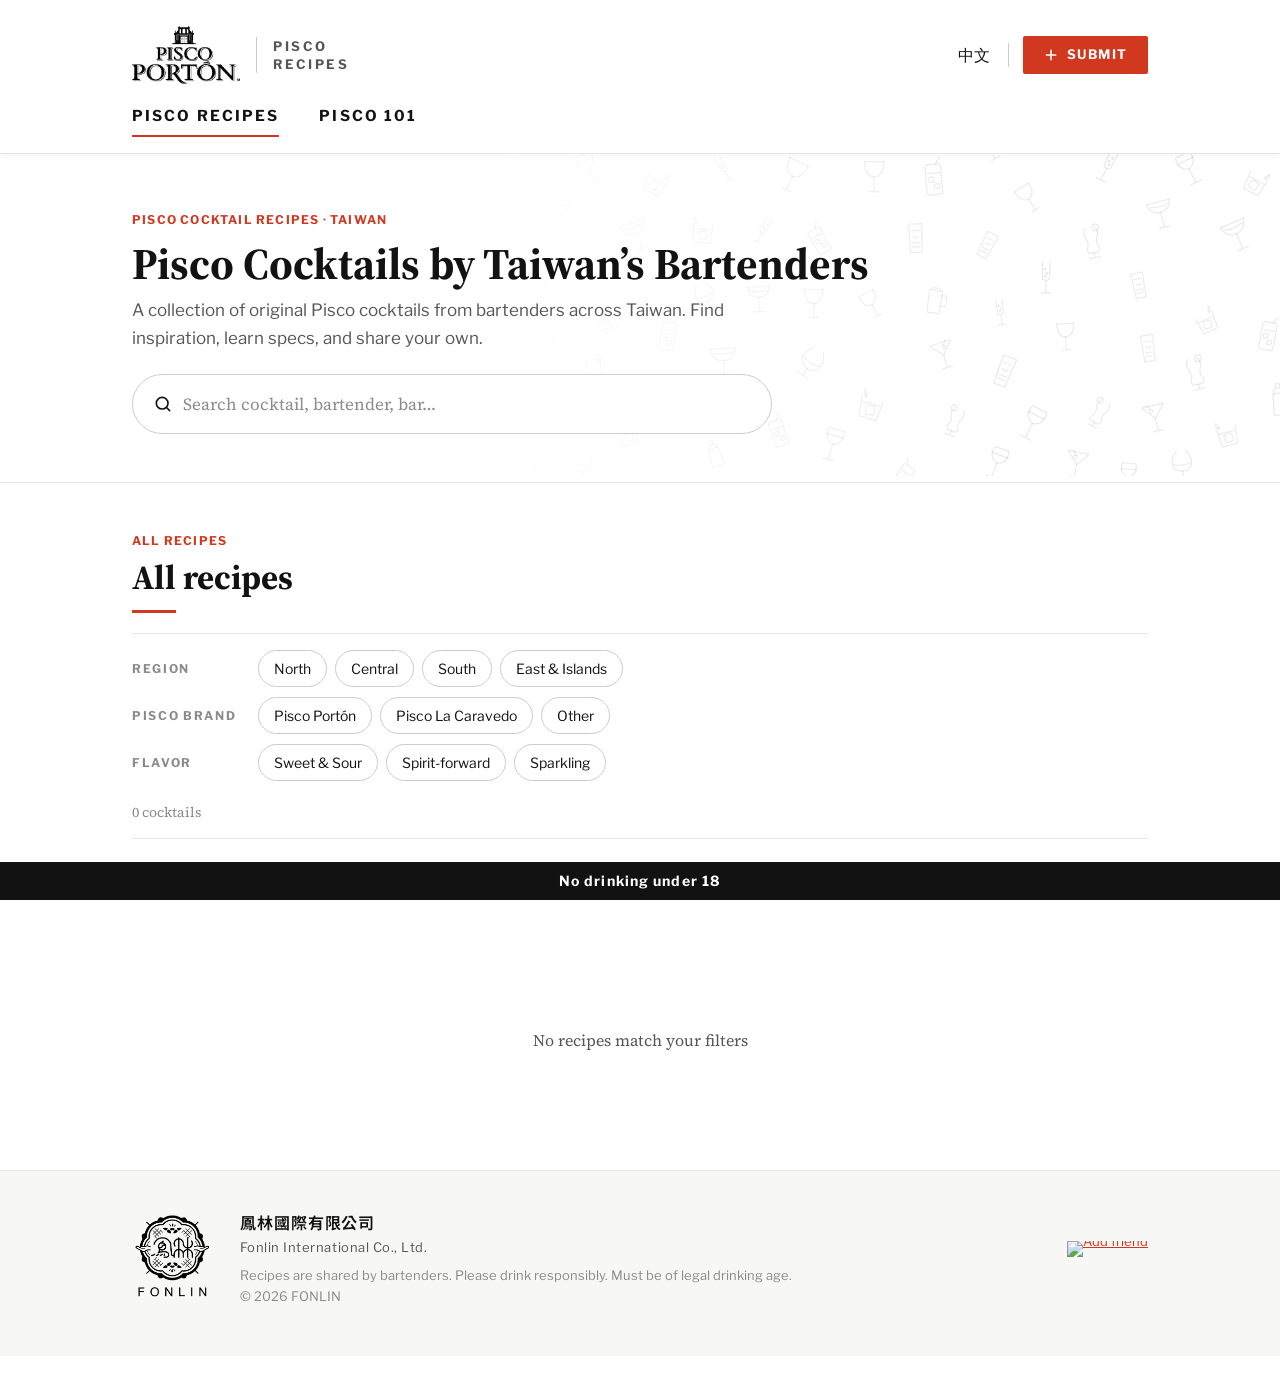
==== commit 56c73696: "Portón logo 放大，和 La Caravedo logo 大小一致 Co-Authored-By: Claude Opus 5.5 <noreply@anthropic.com>" ====
--- a/index.html
+++ b/index.html
@@ -12,7 +12,7 @@
   <link rel="preconnect" href="https://fonts.googleapis.com">
   <link rel="preconnect" href="https://fonts.gstatic.com" crossorigin>
   <link href="https://fonts.googleapis.com/css2?family=Libre+Franklin:wght@400;500;600;700&family=Source+Serif+4:opsz,wght@8..60,600;8..60,700&family=Noto+Sans+TC:wght@300;400;500;700&display=swap" rel="stylesheet">
-  <link rel="stylesheet" href="assets/css/style.css?v=90">
+  <link rel="stylesheet" href="assets/css/style.css?v=91">
 </head>
 <body>
   <div class="demo-bar" id="demoBar" hidden data-i18n="demoBar"></div>
@@ -286,8 +286,8 @@
 
   <div class="alcohol-warning" role="note" data-i18n="warning">未滿十八歲禁止飲酒</div>
 
-  <script src="assets/js/common.js?v=90"></script>
-  <script src="assets/js/sample-data.js?v=90"></script>
-  <script src="assets/js/app.js?v=90"></script>
+  <script src="assets/js/common.js?v=91"></script>
+  <script src="assets/js/sample-data.js?v=91"></script>
+  <script src="assets/js/app.js?v=91"></script>
 </body>
 </html>
--- a/assets/css/style.css
+++ b/assets/css/style.css
@@ -771,8 +771,8 @@
 .brand-row .figure { margin: 0; }
 .brand-photo img { aspect-ratio: 4 / 5; object-fit: cover; }
 .brand-copy .kicker { display: block; margin: -4px 0 12px; }
-.brand-logo { display: block; height: 64px; width: auto; margin-bottom: 10px; }
-/* La Caravedo Logo：原圖是黑底白字，反轉成白底黑字 */
+.brand-logo { display: block; height: 112px; width: auto; margin-bottom: 12px; }
+/* La Caravedo Logo 較扁，調低高度讓兩個品牌的城堡圖示一樣大 */
 .brand-logo-dark { height: 96px; }
 .spec-photo-contain { object-fit: contain !important; background: #fff !important; }
 .spec-note { font-family: var(--font-caps); font-size: 12px; font-weight: 700; letter-spacing: .08em; color: var(--accent); margin: 0 0 6px; text-transform: uppercase; }
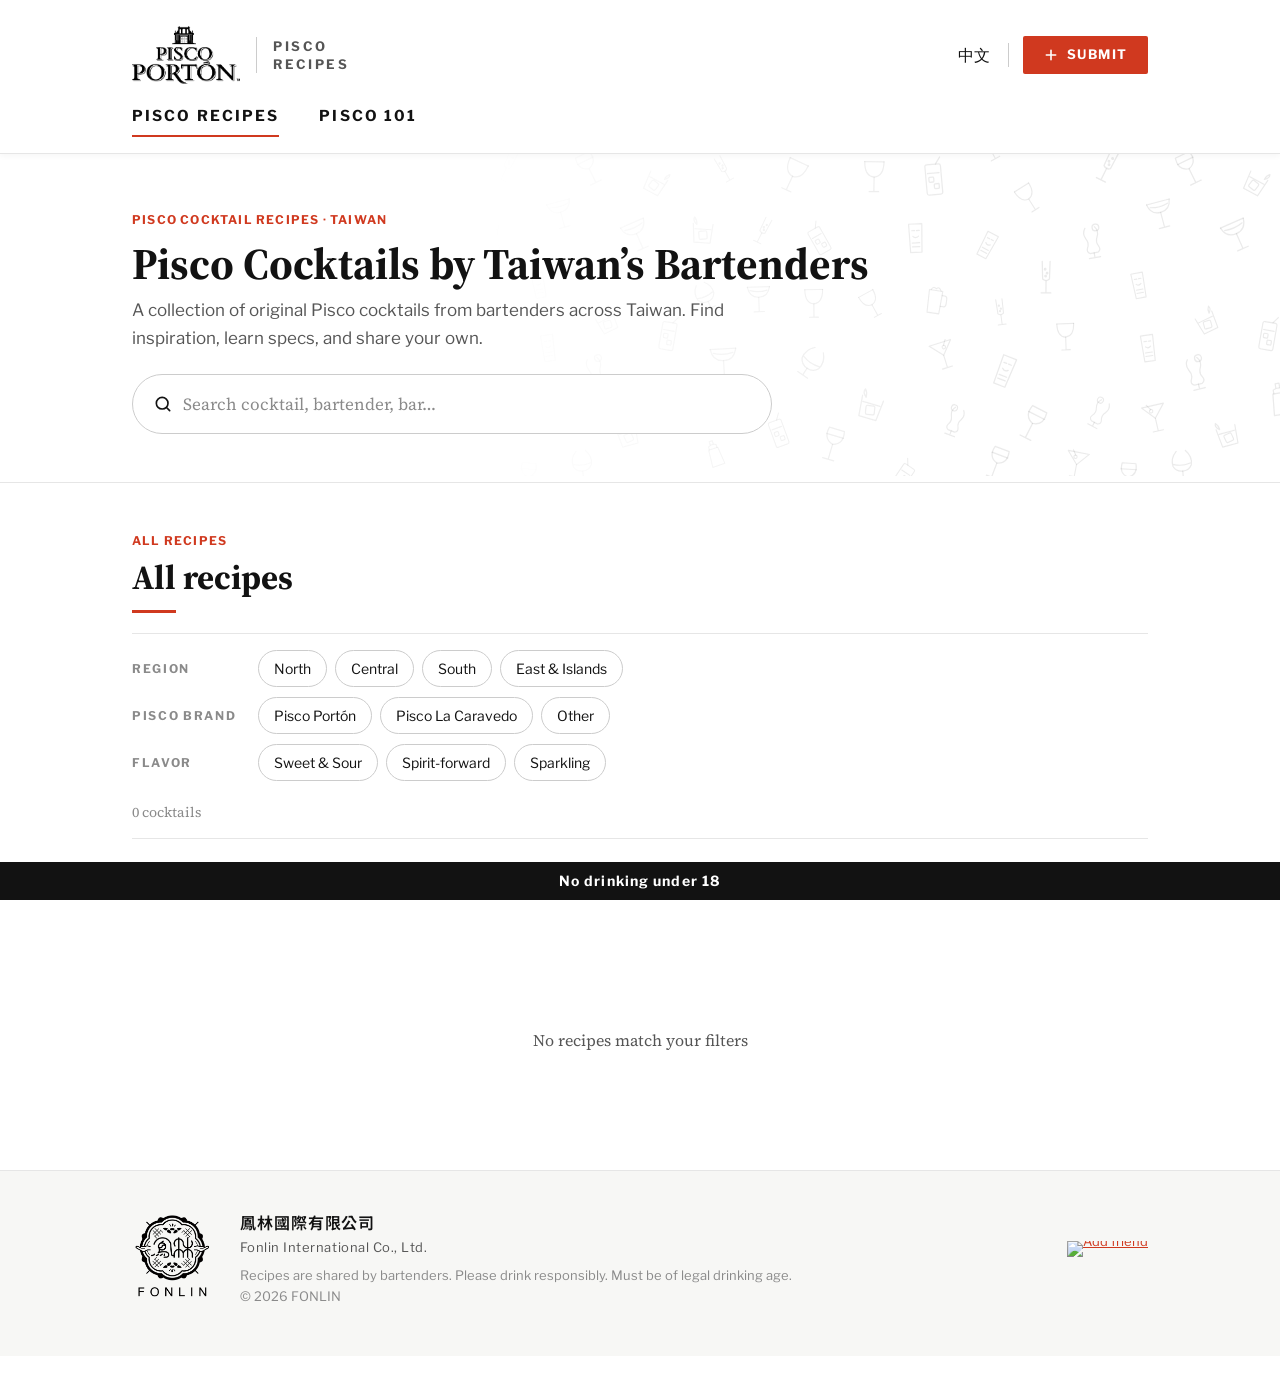
==== commit 2a7cd2a1: "Portón logo 改回原尺寸，La Caravedo logo 縮小到同樣高度 Co-Authored-By: Claude Opus 5.5 <noreply@anthropic.com>" ====
--- a/index.html
+++ b/index.html
@@ -12,7 +12,7 @@
   <link rel="preconnect" href="https://fonts.googleapis.com">
   <link rel="preconnect" href="https://fonts.gstatic.com" crossorigin>
   <link href="https://fonts.googleapis.com/css2?family=Libre+Franklin:wght@400;500;600;700&family=Source+Serif+4:opsz,wght@8..60,600;8..60,700&family=Noto+Sans+TC:wght@300;400;500;700&display=swap" rel="stylesheet">
-  <link rel="stylesheet" href="assets/css/style.css?v=91">
+  <link rel="stylesheet" href="assets/css/style.css?v=92">
 </head>
 <body>
   <div class="demo-bar" id="demoBar" hidden data-i18n="demoBar"></div>
@@ -286,8 +286,8 @@
 
   <div class="alcohol-warning" role="note" data-i18n="warning">未滿十八歲禁止飲酒</div>
 
-  <script src="assets/js/common.js?v=91"></script>
-  <script src="assets/js/sample-data.js?v=91"></script>
-  <script src="assets/js/app.js?v=91"></script>
+  <script src="assets/js/common.js?v=92"></script>
+  <script src="assets/js/sample-data.js?v=92"></script>
+  <script src="assets/js/app.js?v=92"></script>
 </body>
 </html>
--- a/assets/css/style.css
+++ b/assets/css/style.css
@@ -771,9 +771,9 @@
 .brand-row .figure { margin: 0; }
 .brand-photo img { aspect-ratio: 4 / 5; object-fit: cover; }
 .brand-copy .kicker { display: block; margin: -4px 0 12px; }
-.brand-logo { display: block; height: 112px; width: auto; margin-bottom: 12px; }
-/* La Caravedo Logo 較扁，調低高度讓兩個品牌的城堡圖示一樣大 */
-.brand-logo-dark { height: 96px; }
+.brand-logo { display: block; height: 64px; width: auto; margin-bottom: 10px; }
+/* La Caravedo Logo 和 Portón logo 一樣高 */
+.brand-logo-dark { height: 64px; }
 .spec-photo-contain { object-fit: contain !important; background: #fff !important; }
 .spec-note { font-family: var(--font-caps); font-size: 12px; font-weight: 700; letter-spacing: .08em; color: var(--accent); margin: 0 0 6px; text-transform: uppercase; }
 @media (max-width: 640px) {
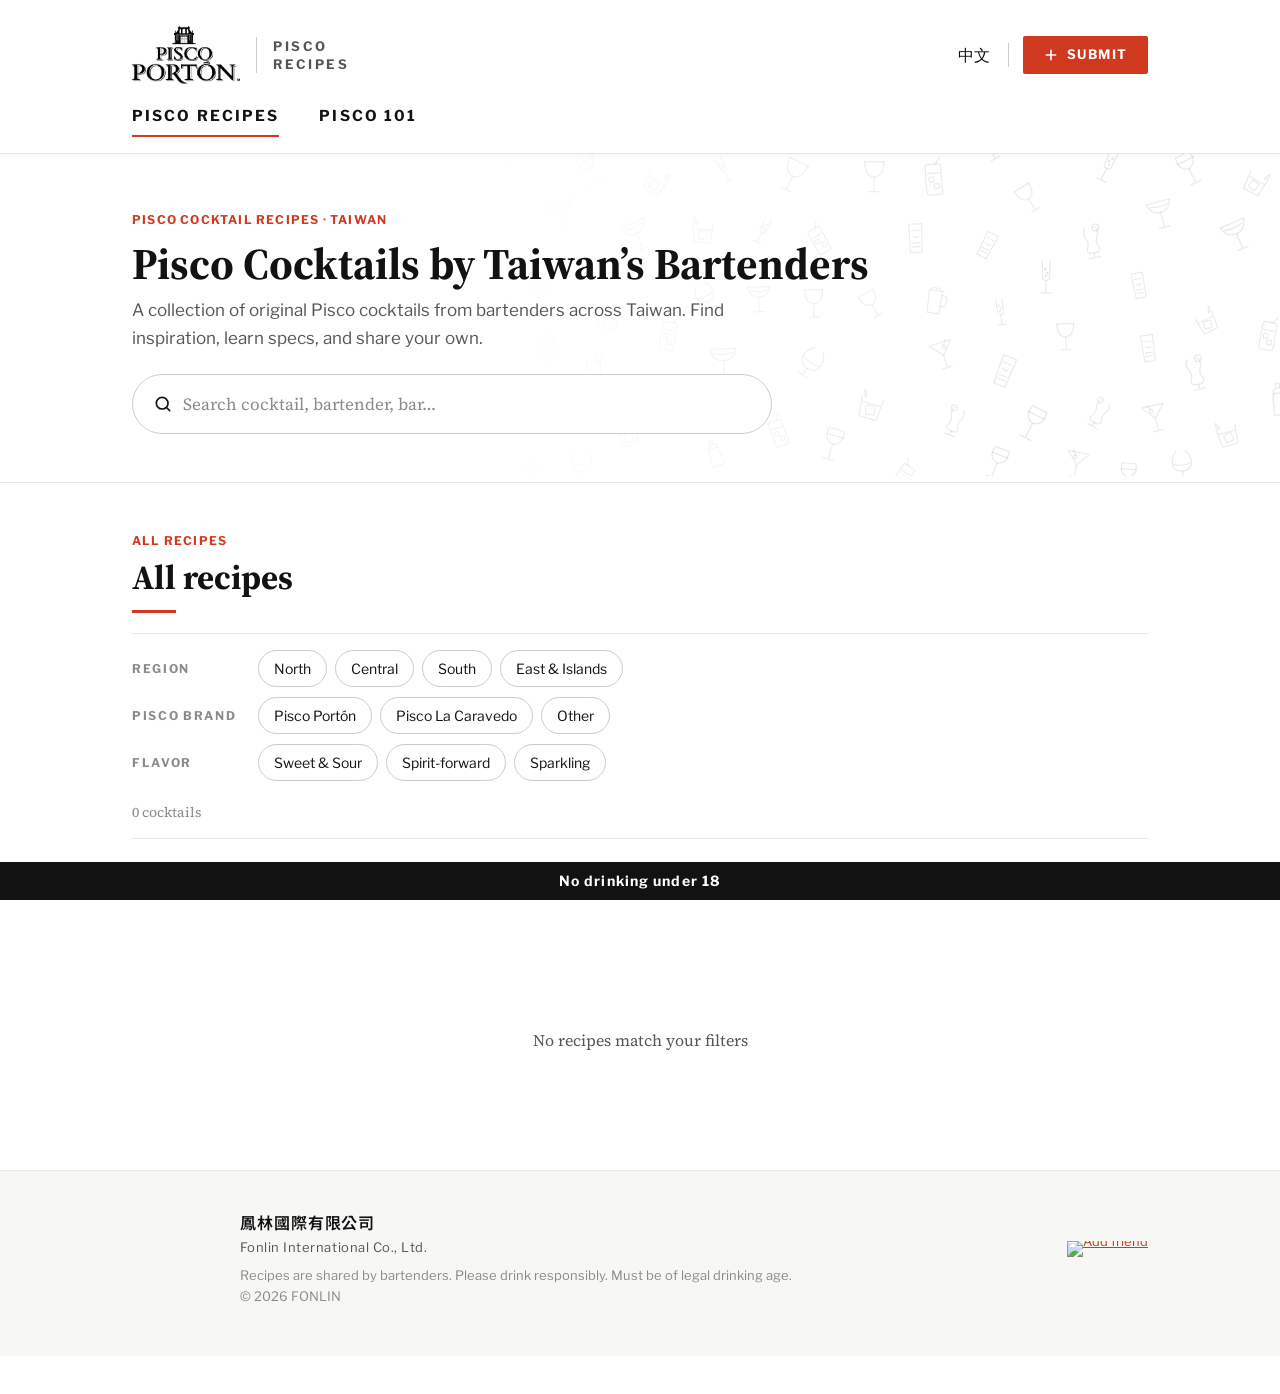
==== commit 729a4ede: "品牌介紹的兩個 logo 置中 Co-Authored-By: Claude Opus 5.5 <noreply@anthropic.com>" ====
--- a/index.html
+++ b/index.html
@@ -12,7 +12,7 @@
   <link rel="preconnect" href="https://fonts.googleapis.com">
   <link rel="preconnect" href="https://fonts.gstatic.com" crossorigin>
   <link href="https://fonts.googleapis.com/css2?family=Libre+Franklin:wght@400;500;600;700&family=Source+Serif+4:opsz,wght@8..60,600;8..60,700&family=Noto+Sans+TC:wght@300;400;500;700&display=swap" rel="stylesheet">
-  <link rel="stylesheet" href="assets/css/style.css?v=92">
+  <link rel="stylesheet" href="assets/css/style.css?v=93">
 </head>
 <body>
   <div class="demo-bar" id="demoBar" hidden data-i18n="demoBar"></div>
@@ -286,8 +286,8 @@
 
   <div class="alcohol-warning" role="note" data-i18n="warning">未滿十八歲禁止飲酒</div>
 
-  <script src="assets/js/common.js?v=92"></script>
-  <script src="assets/js/sample-data.js?v=92"></script>
-  <script src="assets/js/app.js?v=92"></script>
+  <script src="assets/js/common.js?v=93"></script>
+  <script src="assets/js/sample-data.js?v=93"></script>
+  <script src="assets/js/app.js?v=93"></script>
 </body>
 </html>
--- a/assets/css/style.css
+++ b/assets/css/style.css
@@ -771,7 +771,7 @@
 .brand-row .figure { margin: 0; }
 .brand-photo img { aspect-ratio: 4 / 5; object-fit: cover; }
 .brand-copy .kicker { display: block; margin: -4px 0 12px; }
-.brand-logo { display: block; height: 64px; width: auto; margin-bottom: 10px; }
+.brand-logo { display: block; height: 64px; width: auto; margin: 0 auto 10px; }
 /* La Caravedo Logo 和 Portón logo 一樣高 */
 .brand-logo-dark { height: 64px; }
 .spec-photo-contain { object-fit: contain !important; background: #fff !important; }
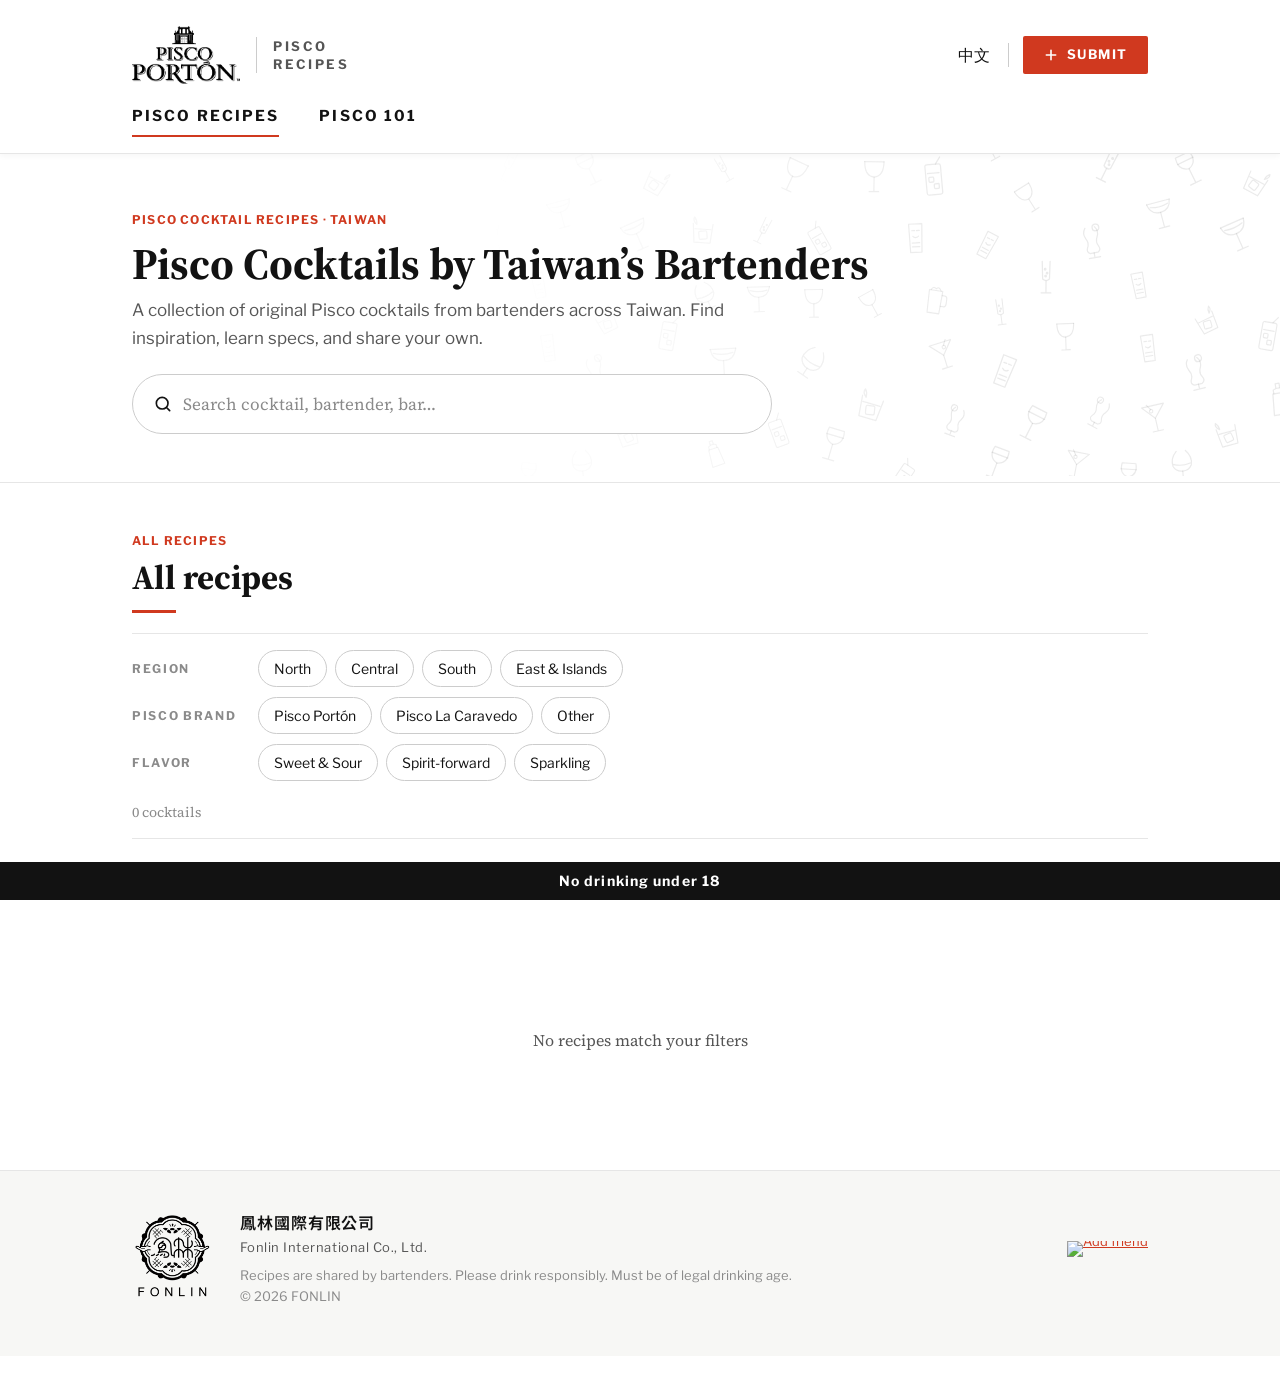
==== commit 32b42576: "投稿表單：選 Pisco Portón 時葡萄品種多一個 Acholado 選項 Co-Authored-By: Claude Opus 5.5 <noreply@anthropic.com>" ====
--- a/index.html
+++ b/index.html
@@ -12,7 +12,7 @@
   <link rel="preconnect" href="https://fonts.googleapis.com">
   <link rel="preconnect" href="https://fonts.gstatic.com" crossorigin>
   <link href="https://fonts.googleapis.com/css2?family=Libre+Franklin:wght@400;500;600;700&family=Source+Serif+4:opsz,wght@8..60,600;8..60,700&family=Noto+Sans+TC:wght@300;400;500;700&display=swap" rel="stylesheet">
-  <link rel="stylesheet" href="assets/css/style.css?v=93">
+  <link rel="stylesheet" href="assets/css/style.css?v=94">
 </head>
 <body>
   <div class="demo-bar" id="demoBar" hidden data-i18n="demoBar"></div>
@@ -286,8 +286,8 @@
 
   <div class="alcohol-warning" role="note" data-i18n="warning">未滿十八歲禁止飲酒</div>
 
-  <script src="assets/js/common.js?v=93"></script>
-  <script src="assets/js/sample-data.js?v=93"></script>
-  <script src="assets/js/app.js?v=93"></script>
+  <script src="assets/js/common.js?v=94"></script>
+  <script src="assets/js/sample-data.js?v=94"></script>
+  <script src="assets/js/app.js?v=94"></script>
 </body>
 </html>
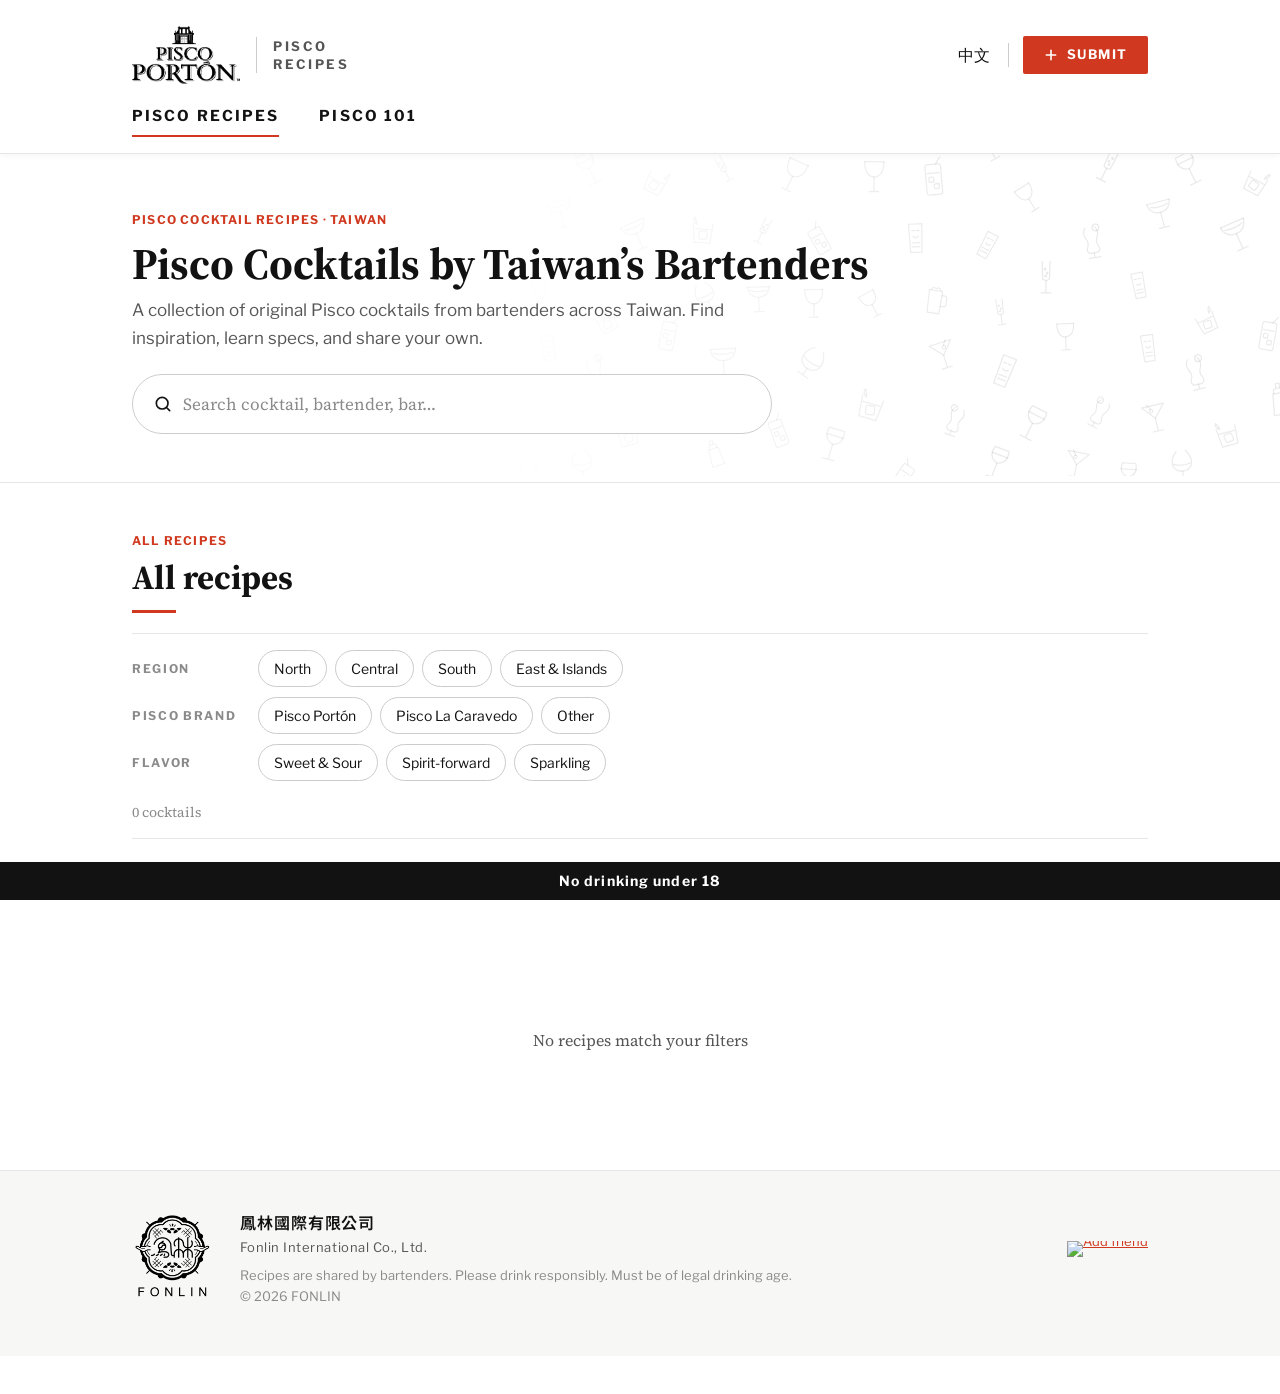
==== commit eee3740c: "點開酒譜時照片完整置中顯示、不再被裁切（手機版與電腦版） Co-Authored-By: Claude Opus 5.5 <noreply@anthropic.com>" ====
--- a/index.html
+++ b/index.html
@@ -12,7 +12,7 @@
   <link rel="preconnect" href="https://fonts.googleapis.com">
   <link rel="preconnect" href="https://fonts.gstatic.com" crossorigin>
   <link href="https://fonts.googleapis.com/css2?family=Libre+Franklin:wght@400;500;600;700&family=Source+Serif+4:opsz,wght@8..60,600;8..60,700&family=Noto+Sans+TC:wght@300;400;500;700&display=swap" rel="stylesheet">
-  <link rel="stylesheet" href="assets/css/style.css?v=94">
+  <link rel="stylesheet" href="assets/css/style.css?v=95">
 </head>
 <body>
   <div class="demo-bar" id="demoBar" hidden data-i18n="demoBar"></div>
@@ -286,8 +286,8 @@
 
   <div class="alcohol-warning" role="note" data-i18n="warning">未滿十八歲禁止飲酒</div>
 
-  <script src="assets/js/common.js?v=94"></script>
-  <script src="assets/js/sample-data.js?v=94"></script>
-  <script src="assets/js/app.js?v=94"></script>
+  <script src="assets/js/common.js?v=95"></script>
+  <script src="assets/js/sample-data.js?v=95"></script>
+  <script src="assets/js/app.js?v=95"></script>
 </body>
 </html>
--- a/assets/css/style.css
+++ b/assets/css/style.css
@@ -258,8 +258,10 @@
 }
 .modal-close svg { width: 20px; height: 20px; }
 
-.recipe-panel .recipe-media { flex: 0 0 46%; background: var(--bg-3); }
-.recipe-panel .recipe-media img { width: 100%; height: 100%; object-fit: cover; }
+/* 酒譜照片：完整置中顯示不裁切，空白處用同一張照片模糊當背景 */
+.recipe-panel .recipe-media { flex: 0 0 46%; background: var(--bg-3); position: relative; overflow: hidden; display: flex; align-items: center; justify-content: center; }
+.recipe-panel .recipe-media::before { content: ""; position: absolute; inset: -40px; background: var(--photo) center / cover no-repeat; filter: blur(28px) brightness(.85); }
+.recipe-panel .recipe-media img { position: relative; width: 100%; height: 100%; object-fit: contain; }
 .recipe-content { flex: 1; overflow-y: auto; padding: 40px 40px 40px; }
 .recipe-content h2 { font-family: var(--font-serif); font-size: 34px; line-height: 1.2; margin: 8px 48px 8px 0; }
 .recipe-by { color: var(--text-2); margin: 0 0 14px; font-family: var(--font-serif); font-size: 17px; }
@@ -294,7 +296,8 @@
 @media (max-width: 760px) {
   dialog { margin: 0; width: 100%; height: 100%; max-height: 100dvh; }
   .modal-panel { width: 100%; height: 100dvh; max-height: 100dvh; flex-direction: column; overflow-y: auto; }
-  .recipe-panel .recipe-media { flex: none; aspect-ratio: 1 / 1; }
+  .recipe-panel .recipe-media { flex: none; }
+  .recipe-panel .recipe-media img { height: auto; max-height: 72dvh; }
   .recipe-content { overflow: visible; padding: 22px 18px 40px; }
   .recipe-content h2 { font-size: 26px; margin-right: 0; }
   .recipe-stats { flex-wrap: wrap; }
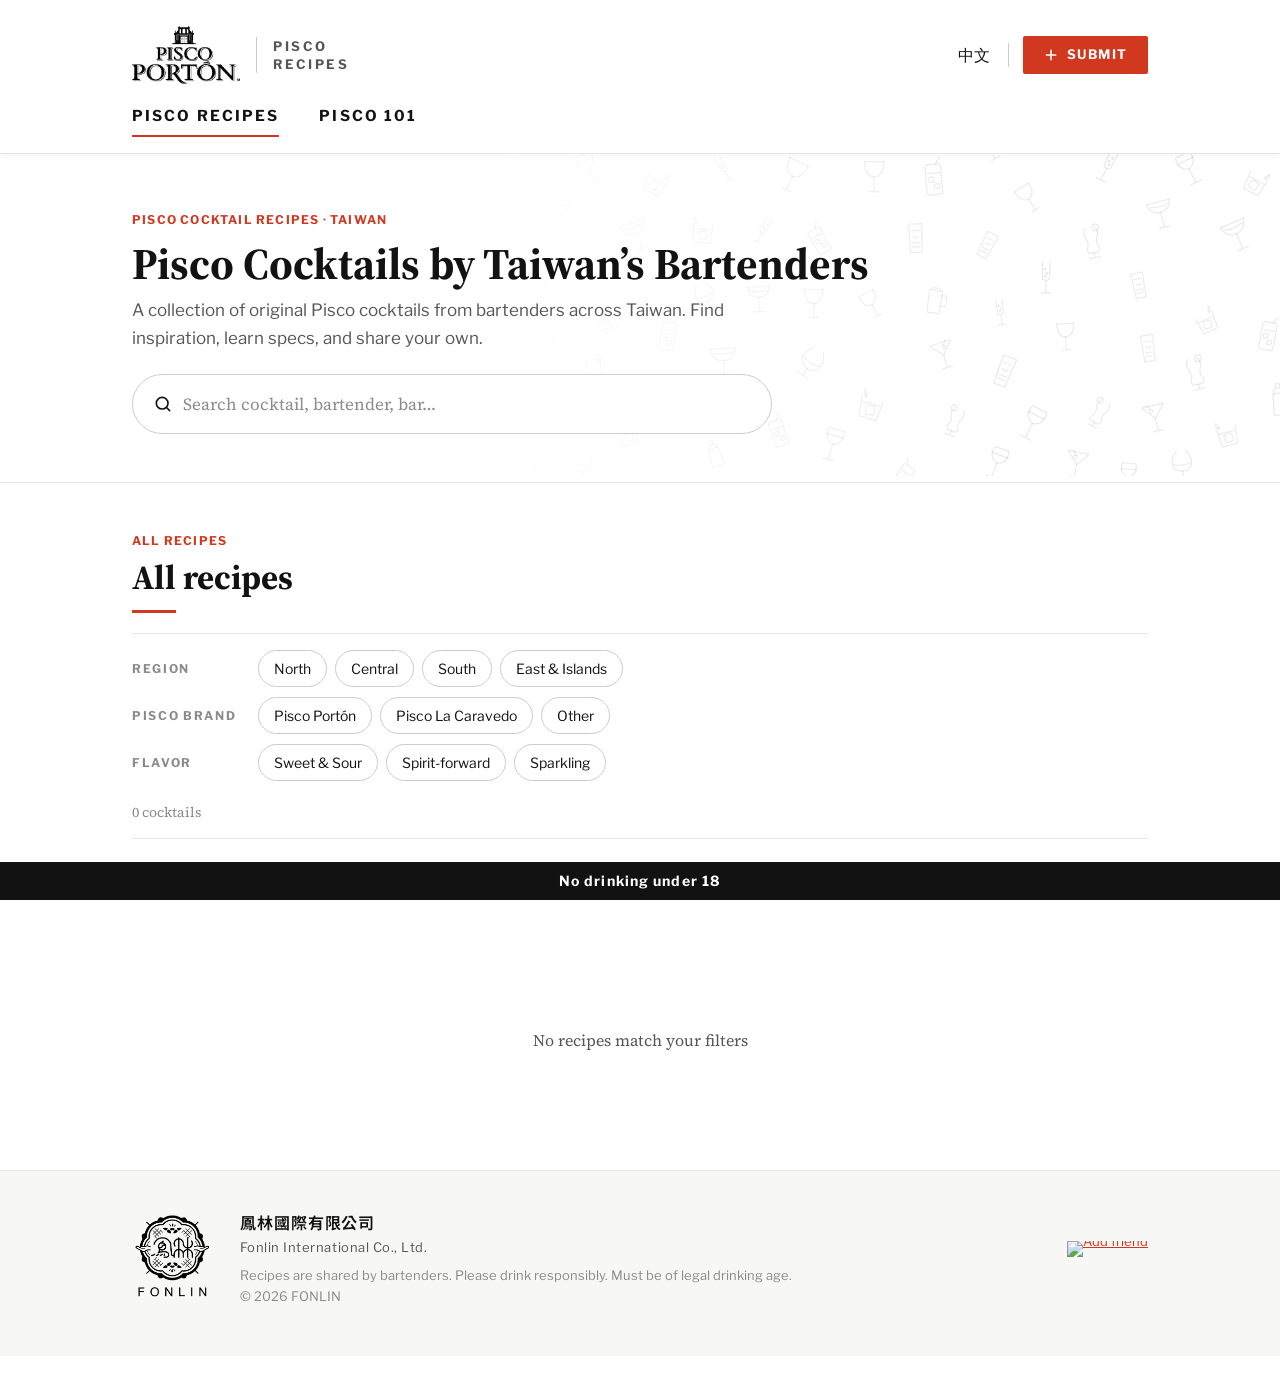
==== commit e4c0523a: "酒譜名稱的彎引號換成直引號，修正 Bee's 間隔過大 Co-Authored-By: Claude Opus 5.5 <noreply@anthropic.com>" ====
--- a/index.html
+++ b/index.html
@@ -12,7 +12,7 @@
   <link rel="preconnect" href="https://fonts.googleapis.com">
   <link rel="preconnect" href="https://fonts.gstatic.com" crossorigin>
   <link href="https://fonts.googleapis.com/css2?family=Libre+Franklin:wght@400;500;600;700&family=Source+Serif+4:opsz,wght@8..60,600;8..60,700&family=Noto+Sans+TC:wght@300;400;500;700&display=swap" rel="stylesheet">
-  <link rel="stylesheet" href="assets/css/style.css?v=95">
+  <link rel="stylesheet" href="assets/css/style.css?v=97">
 </head>
 <body>
   <div class="demo-bar" id="demoBar" hidden data-i18n="demoBar"></div>
@@ -286,8 +286,8 @@
 
   <div class="alcohol-warning" role="note" data-i18n="warning">未滿十八歲禁止飲酒</div>
 
-  <script src="assets/js/common.js?v=95"></script>
-  <script src="assets/js/sample-data.js?v=95"></script>
-  <script src="assets/js/app.js?v=95"></script>
+  <script src="assets/js/common.js?v=97"></script>
+  <script src="assets/js/sample-data.js?v=97"></script>
+  <script src="assets/js/app.js?v=97"></script>
 </body>
 </html>
--- a/assets/css/style.css
+++ b/assets/css/style.css
@@ -259,7 +259,10 @@
 .modal-close svg { width: 20px; height: 20px; }
 
 /* 酒譜照片：完整置中顯示不裁切，空白處用同一張照片模糊當背景 */
-.recipe-panel .recipe-media { flex: 0 0 46%; background: var(--bg-3); position: relative; overflow: hidden; display: flex; align-items: center; justify-content: center; }
+/* 電腦版：視窗固定高度，照片欄寬度跟著照片比例走，照片剛好塞滿不留邊也不裁切 */
+/* 比較寬的照片（例如正方形）把視窗高度調低一點，照片欄不超過 62% 寬也能塞滿 */
+.recipe-panel { height: min(760px, calc(100dvh - 48px), calc(min(1000px, 100vw - 48px) * .62 / var(--rn, .8))); }
+.recipe-panel .recipe-media { flex: 0 0 auto; height: 100%; aspect-ratio: var(--ratio, 4 / 5); min-width: 32%; max-width: 62%; background: var(--bg-3); position: relative; overflow: hidden; display: flex; align-items: center; justify-content: center; }
 .recipe-panel .recipe-media::before { content: ""; position: absolute; inset: -40px; background: var(--photo) center / cover no-repeat; filter: blur(28px) brightness(.85); }
 .recipe-panel .recipe-media img { position: relative; width: 100%; height: 100%; object-fit: contain; }
 .recipe-content { flex: 1; overflow-y: auto; padding: 40px 40px 40px; }
@@ -296,7 +299,8 @@
 @media (max-width: 760px) {
   dialog { margin: 0; width: 100%; height: 100%; max-height: 100dvh; }
   .modal-panel { width: 100%; height: 100dvh; max-height: 100dvh; flex-direction: column; overflow-y: auto; }
-  .recipe-panel .recipe-media { flex: none; }
+  .recipe-panel { height: 100dvh; }
+  .recipe-panel .recipe-media { flex: none; height: auto; aspect-ratio: auto; min-width: 0; max-width: none; }
   .recipe-panel .recipe-media img { height: auto; max-height: 72dvh; }
   .recipe-content { overflow: visible; padding: 22px 18px 40px; }
   .recipe-content h2 { font-size: 26px; margin-right: 0; }
